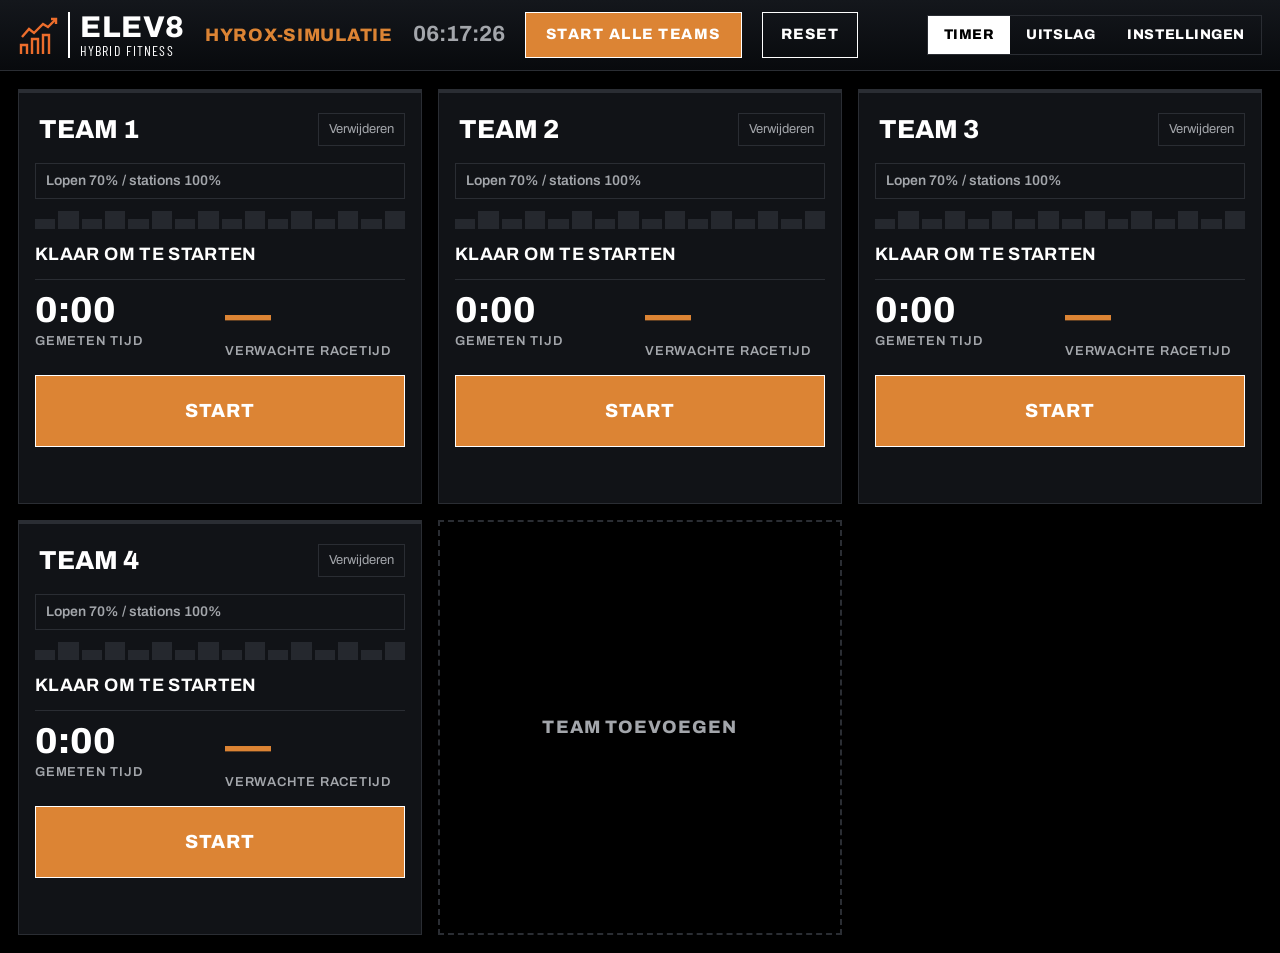
==== hyroxsimulatie.html @ da676270 "hyroxtimer" ====
<!DOCTYPE html>
<html lang="nl">
<head>
<meta charset="utf-8">
<meta name="viewport" content="width=device-width, initial-scale=1, viewport-fit=cover">
<title>Elev8 HYROX-simulatie</title>
<link rel="preconnect" href="https://fonts.googleapis.com">
<link rel="preconnect" href="https://fonts.gstatic.com" crossorigin>
<link href="https://fonts.googleapis.com/css2?family=Archivo:wght@400;600;700;800&family=Barlow+Condensed:wght@400;500&display=swap" rel="stylesheet">
<style>
:root{
  --bg:#000000; --head:#080A0D; --surface:#111317; --ink:#FFFFFF; --muted:#A3A6AB; --line:#2A2D33;
  --orange:#DC8434; --run:#F2F2F2; --station:#DC8434; --on-run:#000000; --on-station:#FFFFFF; --idle:#25282E;
  --display:"Archivo","Arial Black","Helvetica Neue",Arial,sans-serif;
  --cond:"Barlow Condensed","Arial Narrow","Helvetica Neue",Arial,sans-serif;
  --body:"Archivo","Helvetica Neue",Arial,sans-serif;
  color-scheme:dark;
  box-sizing:border-box;
  padding-top:env(safe-area-inset-top,0px);
  padding-bottom:env(safe-area-inset-bottom,0px);
}
*,*::before,*::after{box-sizing:inherit}
html{scroll-padding-top:env(safe-area-inset-top,0px);background:var(--bg)}
body{margin:0;background:var(--bg);color:var(--ink);font-family:var(--body);font-size:17px;line-height:1.45;-webkit-text-size-adjust:100%}
body::before{content:"";position:fixed;inset:0 0 auto;height:env(safe-area-inset-top,0px);z-index:10;background:var(--head)}
button,input{font:inherit;color:inherit}
button{cursor:pointer;border-radius:0}
:focus-visible{outline:3px solid var(--orange);outline-offset:2px}
.num{font-variant-numeric:tabular-nums}

.top{position:sticky;top:env(safe-area-inset-top,0px);z-index:5;background:linear-gradient(180deg,#14171C,var(--head));border-bottom:1px solid var(--line);padding:12px 18px;display:flex;flex-wrap:wrap;gap:12px 20px;align-items:center}
.logo{display:flex;align-items:center;gap:10px;text-decoration:none;color:var(--ink)}
.logo svg{width:40px;height:40px;flex:none}
.logo .bar{width:2px;align-self:stretch;background:var(--ink)}
.logo .wm{display:flex;flex-direction:column;line-height:1}
.logo .wm b{font-family:var(--display);font-weight:800;font-size:30px;letter-spacing:.02em}
.logo .wm span{font-family:var(--cond);font-weight:400;font-size:14px;letter-spacing:.08em;margin-top:2px}
.top h1{font-family:var(--display);font-weight:800;font-size:18px;text-transform:uppercase;letter-spacing:.04em;margin:0;color:var(--orange)}
.clock{font-family:var(--display);font-size:22px;font-weight:700;color:var(--muted)}
.tabs{display:flex;gap:0;border:1px solid var(--line);margin-left:auto}
.tabs button{border:0;background:none;padding:9px 16px;font-family:var(--display);font-weight:800;text-transform:uppercase;letter-spacing:.04em;font-size:14px}
.tabs button[aria-pressed="true"]{background:var(--ink);color:var(--bg)}
.startall{border:1px solid var(--ink);background:var(--orange);color:#fff;font-family:var(--display);font-weight:800;text-transform:uppercase;letter-spacing:.1em;font-size:15px;padding:11px 20px}

.resetall{border:1px solid var(--ink);background:none;color:var(--ink);font-family:var(--display);font-weight:800;text-transform:uppercase;letter-spacing:.1em;font-size:15px;padding:11px 18px}
.resetall.arm{background:var(--ink);color:var(--bg)}
main{padding:18px;max-width:1500px;margin:0 auto}
.grid{display:grid;grid-template-columns:repeat(auto-fill,minmax(300px,1fr));gap:16px}

.team{background:var(--surface);border:1px solid var(--line);border-top:4px solid var(--line);padding:16px;display:flex;flex-direction:column;gap:12px}
.team.live{border-top-color:var(--orange)}
.team.fin{border-top-color:var(--ink)}
.thead{display:flex;gap:8px;align-items:center}
.thead input{flex:1;min-width:0;border:0;background:none;font-family:var(--display);font-size:26px;font-weight:800;text-transform:uppercase;padding:2px 4px}
.thead input:hover{background:var(--bg)}
.del{border:1px solid var(--line);background:none;padding:6px 10px;font-size:13px;color:var(--muted);white-space:nowrap}
.del.arm{background:var(--orange);color:#fff;border-color:var(--orange)}

.cfgbtn{border:1px solid var(--line);background:none;padding:7px 10px;font-size:14px;font-weight:600;color:var(--muted);text-align:left}
.cfgbtn.own{border-color:var(--orange);color:var(--orange)}
.cfg{display:grid;grid-template-columns:1fr 1fr;gap:10px;padding:12px;background:var(--bg);border:1px solid var(--line)}
.cfg label{display:flex;flex-direction:column;gap:4px;font-size:13px;font-weight:600;color:var(--muted)}
.cfg input{padding:8px;border:1px solid var(--line);background:var(--surface);font-size:20px;font-weight:700;border-radius:0;width:100%}
.cfgreset{grid-column:1/-1;border:0;background:none;color:var(--muted);text-decoration:underline;font-size:14px;text-align:left;padding:2px 0}
.cfgreset:disabled{visibility:hidden}
.strip{display:grid;grid-template-columns:repeat(16,1fr);gap:3px;align-items:end}
.strip span{height:10px;background:var(--idle)}
.strip span.s{height:18px}
.strip span.r.done{background:var(--run)}
.strip span.s.done{background:var(--station)}
.strip span.cur{outline:2px solid var(--orange);outline-offset:1px}

.now{display:flex;justify-content:space-between;align-items:baseline;gap:8px}
.seg{font-weight:700;font-size:18px;text-transform:uppercase;letter-spacing:.02em}
.seg .tag{display:inline-block;font-size:12px;font-weight:800;padding:2px 8px;margin-right:8px;vertical-align:2px;letter-spacing:.08em}
.tag.r{background:var(--run);color:var(--on-run)} .tag.s{background:var(--station);color:var(--on-station)}
.segt{font-family:var(--display);font-size:24px;font-weight:700}

.nums{display:grid;grid-template-columns:1fr 1fr;gap:10px;border-top:1px solid var(--line);padding-top:12px}
.nums b{display:block;font-family:var(--display);font-weight:800;font-size:36px;line-height:1}
.nums .pred b{font-size:46px;color:var(--orange)}
.nums small{color:var(--muted);font-size:13px;text-transform:uppercase;letter-spacing:.06em;font-weight:600}

.go{border:1px solid var(--ink);padding:20px 12px;font-family:var(--display);font-weight:800;font-size:19px;text-transform:uppercase;letter-spacing:.06em;min-height:72px}
.go.r{background:var(--run);color:var(--on-run)}
.go.s{background:var(--station);color:var(--on-station)}
.go.idle{background:var(--orange);color:#fff}
.go:disabled{background:var(--idle);color:var(--muted);border-color:var(--line);cursor:default}
.go:active:not(:disabled){transform:scale(.985)}
.undo{border:0;background:none;color:var(--muted);text-decoration:underline;padding:4px;align-self:flex-start;font-size:14px}
.undo:disabled{visibility:hidden}

.add{border:2px dashed var(--line);background:none;min-height:200px;font-family:var(--display);font-weight:800;text-transform:uppercase;letter-spacing:.06em;font-size:18px;color:var(--muted)}
.add:hover{border-color:var(--orange);color:var(--orange)}

.panel{background:var(--surface);border:1px solid var(--line);border-top:4px solid var(--orange);padding:22px;max-width:760px}
.panel h2{font-family:var(--display);font-weight:800;text-transform:uppercase;font-size:26px;margin:0 0 6px}
.panel p{margin:0 0 16px;color:var(--muted);max-width:65ch}
.field{display:grid;grid-template-columns:1fr 120px;gap:4px 16px;align-items:center;padding:14px 0;border-top:1px solid var(--line)}
.field label{font-weight:700}
.field span{grid-column:1/2;color:var(--muted);font-size:15px}
.field input{grid-row:1/3;grid-column:2;width:100%;padding:10px;border:1px solid var(--line);background:var(--bg);font-size:20px;font-weight:700;text-align:right;border-radius:0}
.danger{margin-top:12px;border:1px solid var(--orange);background:none;color:var(--orange);font-weight:800;text-transform:uppercase;letter-spacing:.06em;padding:10px 16px}
.danger.arm{background:var(--orange);color:#fff}

.res{display:flex;flex-direction:column;gap:12px}
.res h2{font-family:var(--display)!important;font-weight:800;text-transform:uppercase}
.wrap{overflow-x:auto}
table{border-collapse:collapse;width:100%;min-width:520px}
th,td{text-align:left;padding:9px 10px;border-bottom:1px solid var(--line)}
th{font-size:13px;color:var(--muted);font-weight:700;text-transform:uppercase;letter-spacing:.06em}
td.n,th.n{text-align:right;font-variant-numeric:tabular-nums}
.big{font-family:var(--display);font-size:22px;font-weight:800;color:var(--orange)}
details{border-top:1px solid var(--line);padding:10px 0}
summary{cursor:pointer;font-weight:700}
.copy{border:1px solid var(--ink);background:var(--orange);color:#fff;font-weight:800;text-transform:uppercase;letter-spacing:.08em;padding:11px 18px;align-self:flex-start}
.toast{color:var(--orange);font-weight:700;margin-left:10px}
[hidden]{display:none!important}
@media (max-width:640px){.tabs{margin-left:0;width:100%}.tabs button{flex:1;padding:9px 6px}.top h1{display:none}}
@media (prefers-reduced-motion:reduce){.go:active{transform:none}}
</style>
</head>
<body>
<header class="top">
  <a class="logo" href="/" aria-label="Terug naar franstastisch.nl">
    <svg viewBox="0 0 40 40" aria-hidden="true" fill="none" stroke="#EC6D2C" stroke-width="2.4" stroke-linejoin="miter"><path d="M3 39V30h6v9M14 39V24h6v15M25 39V20h6v19"/><path d="M4 22l7-8 5 4 9-9 5 3 7-7"/><path d="M33 4h5v5" /></svg>
    <span class="bar"></span>
    <span class="wm"><b>ELEV8</b><span>HYBRID FITNESS</span></span>
  </a>
  <h1>HYROX-simulatie</h1>
  <span class="clock num" id="clock">--:--</span>
  <button class="startall" id="startall">Start alle teams</button>
  <button class="resetall" id="resetall">Reset</button>
  <nav class="tabs" aria-label="Weergave">
    <button data-view="timer" aria-pressed="true">Timer</button>
    <button data-view="uitslag" aria-pressed="false">Uitslag</button>
    <button data-view="instellingen" aria-pressed="false">Instellingen</button>
  </nav>
</header>

<main>
  <section id="v-timer"><div class="grid" id="grid"></div></section>

  <section id="v-uitslag" hidden><div class="panel res" id="res"></div></section>

  <section id="v-instellingen" hidden>
    <div class="panel">
      <h2>Simulatie en omrekening</h2>
      <p>Gemeten tijden worden omgerekend naar een volledige HYROX: lopen en stations apart, plus een vaste toeslag voor de Roxzone. Tot het eerste onderdeel klaar is, toont een team nog geen verwachte tijd. Dit zijn de standaardwaarden voor alle teams; loopafstand en stationvolume pas je per team aan op de teamkaart.</p>
      <div class="field"><label for="runPct">Loopafstand in de simulatie (%)</label><span>70 betekent 700 m per run in plaats van 1 km.</span><input id="runPct" type="number" min="10" max="100" step="5" inputmode="numeric"></div>
      <div class="field"><label for="stationPct">Stationvolume in de simulatie (%)</label><span>100 betekent volledige afstanden en herhalingen.</span><input id="stationPct" type="number" min="10" max="100" step="5" inputmode="numeric"></div>
      <div class="field"><label for="runCorr">Vertraging over de volle loopafstand (%)</label><span>Op een langere run loop je iets trager. Telt alleen mee als de loopafstand onder 100% ligt.</span><input id="runCorr" type="number" min="0" max="20" step="1" inputmode="numeric"></div>
      <div class="field"><label for="rox">Roxzone per wissel (seconden)</label><span>Een race kent 16 wissels door de Roxzone, die in de sportschool grotendeels wegvallen.</span><input id="rox" type="number" min="0" max="90" step="5" inputmode="numeric"></div>
      <button class="danger" id="reset">Alle tijden wissen</button>
    </div>
  </section>
</main>

<script>
(function(){
  const SEGS=[
    ["Run 1","r",290],["SkiErg","s",285],["Run 2","r",305],["Sled push","s",240],
    ["Run 3","r",315],["Sled pull","s",300],["Run 4","r",320],["Burpee broad jumps","s",330],
    ["Run 5","r",320],["Roeien","s",300],["Run 6","r",325],["Farmers carry","s",120],
    ["Run 7","r",330],["Sandbag lunges","s",300],["Run 8","r",335],["Wall balls","s",360]
  ];
  const N=SEGS.length, KEY="hyrox-sim-v1";
  const mkTeam=i=>({id:Date.now().toString(36)+Math.random().toString(36).slice(2,6),name:"Team "+i,start:null,laps:[]});
  let S;
  try{S=JSON.parse(localStorage.getItem(KEY)||"null")}catch(e){S=null}
  if(!S||!Array.isArray(S.teams)) S={settings:{runPct:70,stationPct:100,runCorr:3,rox:20},teams:[1,2,3,4].map(mkTeam)};
  const save=()=>{try{localStorage.setItem(KEY,JSON.stringify(S))}catch(e){}};

  const pad=n=>String(n).padStart(2,"0");
  function fmt(ms){
    if(ms==null||!isFinite(ms)) return "—";
    const t=Math.max(0,Math.round(ms/1000)),h=Math.floor(t/3600),m=Math.floor(t%3600/60),s=t%60;
    return h?`${h}:${pad(m)}:${pad(s)}`:`${m}:${pad(s)}`;
  }
  const isRun=i=>SEGS[i][1]==="r";
  const cfg=t=>Object.assign({},S.settings,(t&&t.cfg)||{});
  const custom=t=>!!(t.cfg&&Object.keys(t.cfg).length);
  const openCfg=new Set();
  function factor(i,t){
    const st=cfg(t);
    if(isRun(i)){const p=st.runPct/100;return (1/p)*(p<1?1+st.runCorr/100:1)}
    return 100/st.stationPct;
  }
  const segDur=(t,i)=>t.laps[i]-(i===0?t.start:t.laps[i-1]);

  function predict(t,now){
    const n=t.laps.length; if(!t.start||n===0) return null;
    let pr=0,rr=0,ps=0,rs=0;
    for(let i=0;i<n;i++){const v=segDur(t,i)*factor(i,t),ref=SEGS[i][2]*1000;
      if(isRun(i)){pr+=v;rr+=ref}else{ps+=v;rs+=ref}}
    const all=(pr+ps)/(rr+rs);
    const perfR=rr?pr/rr:all, perfS=rs?ps/rs:all;
    const perf=i=>isRun(i)?perfR:perfS;
    let total=pr+ps+16*S.settings.rox*1000;
    if(n===N) return total;
    const cur=(now-t.laps[n-1])*factor(n,t);
    total+=Math.max(cur,perf(n)*SEGS[n][2]*1000);
    for(let i=n+1;i<N;i++) total+=perf(i)*SEGS[i][2]*1000;
    return total;
  }

  // ---------- timer view ----------
  const grid=document.getElementById("grid");
  function cfgHTML(t){
    const c=cfg(t),open=openCfg.has(t.id),own=custom(t);
    return `<button class="cfgbtn${own?" own":""}" aria-expanded="${open}">Lopen ${c.runPct}% / stations ${c.stationPct}%${own?" (eigen instelling)":""}</button>
      <div class="cfg" ${open?"":"hidden"}>
        <label>Loopafstand (%)<input type="number" data-k="runPct" min="10" max="100" step="5" inputmode="numeric" value="${c.runPct}"></label>
        <label>Stationvolume (%)<input type="number" data-k="stationPct" min="10" max="100" step="5" inputmode="numeric" value="${c.stationPct}"></label>
        <button class="cfgreset" ${own?"":"disabled"}>Standaard gebruiken</button>
      </div>`;
  }
  function cardHTML(t){
    const n=t.laps.length, fin=n===N, started=!!t.start;
    const cells=SEGS.map((s,i)=>`<span class="${s[1]}${i<n?" done":""}${started&&!fin&&i===n?" cur":""}" title="${s[0]}"></span>`).join("");
    let seg="Klaar om te starten", btn="Start", bcls="idle";
    if(fin){seg="Gefinisht";btn="Gefinisht";bcls=""}
    else if(started){const s=SEGS[n];seg=`<span class="tag ${s[1]}">${s[1]==="r"?"Lopen":"Station"}</span>${s[0]}`;btn=`Klaar met ${s[0]}`;bcls=s[1]}
    return `<header class="thead"><input aria-label="Teamnaam" value="${t.name.replace(/"/g,"&quot;")}"><button class="del">Verwijderen</button></header>
      ${cfgHTML(t)}
      <div class="strip" aria-hidden="true">${cells}</div>
      <div class="now"><span class="seg">${seg}</span><span class="segt num" data-segt></span></div>
      <div class="nums"><div><b class="num" data-total>0:00</b><small>Gemeten tijd</small></div>
      <div class="pred"><b class="num" data-pred>—</b><small>Verwachte racetijd</small></div></div>
      <button class="go ${bcls}" ${fin?"disabled":""}>${btn}</button>
      <button class="undo" ${n||started?"":"disabled"}>${n?"Laatste onderdeel ongedaan maken":"Start ongedaan maken"}</button>`;
  }
  function renderCard(el,t){el.className="team"+(t.laps.length===N?" fin":(t.start?" live":""));el.innerHTML=cardHTML(t);wire(el,t)}
  function renderGrid(){
    grid.innerHTML="";
    S.teams.forEach(t=>{const el=document.createElement("article");el.dataset.id=t.id;grid.appendChild(el);renderCard(el,t)});
    const add=document.createElement("button");add.className="add";add.textContent="Team toevoegen";
    add.onclick=()=>{S.teams.push(mkTeam(S.teams.length+1));save();renderGrid()};
    grid.appendChild(add);tick();
  }
  function wire(el,t){
    el.querySelector(".thead input").oninput=e=>{t.name=e.target.value;save()};
    el.querySelector(".cfgbtn").onclick=()=>{openCfg.has(t.id)?openCfg.delete(t.id):openCfg.add(t.id);renderCard(el,t);tick()};
    el.querySelectorAll(".cfg input").forEach(inp=>inp.onchange=()=>{
      const k=inp.dataset.k;let v=parseFloat(inp.value);
      if(!isFinite(v))v=cfg(t)[k];v=Math.min(+inp.max,Math.max(+inp.min,v));
      t.cfg=t.cfg||{};if(v===S.settings[k])delete t.cfg[k];else t.cfg[k]=v;
      save();renderCard(el,t);tick();
    });
    el.querySelector(".cfgreset").onclick=()=>{delete t.cfg;save();renderCard(el,t);tick()};
    el.querySelector(".go").onclick=()=>{
      const now=Date.now();
      if(!t.start){t.start=now;wake()}else if(t.laps.length<N){t.laps.push(now);if(navigator.vibrate)navigator.vibrate(60)}
      save();renderCard(el,t);tick();
    };
    el.querySelector(".undo").onclick=()=>{if(t.laps.length)t.laps.pop();else t.start=null;save();renderCard(el,t);tick()};
    const del=el.querySelector(".del");let timer;
    del.onclick=()=>{
      if(del.classList.contains("arm")){S.teams=S.teams.filter(x=>x.id!==t.id);save();renderGrid();return}
      del.classList.add("arm");del.textContent="Zeker weten?";
      clearTimeout(timer);timer=setTimeout(()=>{del.classList.remove("arm");del.textContent="Verwijderen"},3000);
    };
  }
  function tick(){
    const now=Date.now();
    const d=new Date();document.getElementById("clock").textContent=`${pad(d.getHours())}:${pad(d.getMinutes())}:${pad(d.getSeconds())}`;
    grid.querySelectorAll(".team").forEach(el=>{
      const t=S.teams.find(x=>x.id===el.dataset.id);if(!t)return;
      const n=t.laps.length,fin=n===N;
      const end=fin?t.laps[N-1]:now;
      el.querySelector("[data-total]").textContent=t.start?fmt(end-t.start):"0:00";
      el.querySelector("[data-segt]").textContent=t.start&&!fin?fmt(now-(n?t.laps[n-1]:t.start)):"";
      el.querySelector("[data-pred]").textContent=fmt(predict(t,now));
    });
  }
  document.getElementById("startall").onclick=()=>{
    const now=Date.now();let any=false;
    S.teams.forEach(t=>{if(!t.start){t.start=now;any=true}});
    if(any){save();renderGrid();wake()}
  };

  const resetAll=document.getElementById("resetall");let rat;
  resetAll.onclick=()=>{
    if(resetAll.classList.contains("arm")){
      clearTimeout(rat);S.teams.forEach(t=>{t.start=null;t.laps=[]});save();renderGrid();
      if(!document.getElementById("v-uitslag").hidden)renderRes();
      resetAll.classList.remove("arm");resetAll.textContent="Reset";return}
    resetAll.classList.add("arm");resetAll.textContent="Tik nogmaals";
    clearTimeout(rat);rat=setTimeout(()=>{resetAll.classList.remove("arm");resetAll.textContent="Reset"},3000);
  };

  // ---------- wake lock ----------
  let lock=null;
  async function wake(){try{if("wakeLock" in navigator&&!lock){lock=await navigator.wakeLock.request("screen");lock.addEventListener("release",()=>lock=null)}}catch(e){}}
  document.addEventListener("visibilitychange",()=>{if(document.visibilityState==="visible"&&S.teams.some(t=>t.start&&t.laps.length<N))wake()});

  // ---------- results ----------
  const res=document.getElementById("res");
  function renderRes(){
    const now=Date.now();
    const rows=S.teams.map(t=>({t,p:predict(t,now),n:t.laps.length})).sort((a,b)=>{
      if(a.p==null)return 1;if(b.p==null)return -1;return a.p-b.p});
    let h=`<h2 style="font-size:26px;margin:0">Uitslag</h2>
      <p style="margin:0;color:var(--muted)">Gesorteerd op verwachte racetijd. Standaard: lopen ${S.settings.runPct}%, stations ${S.settings.stationPct}%.</p>
      <div class="wrap"><table><thead><tr><th>Team</th><th>Lopen / stations</th><th class="n">Onderdelen</th><th class="n">Gemeten</th><th class="n">Verwachte racetijd</th></tr></thead><tbody>`;
    rows.forEach(r=>{const end=r.n===N?r.t.laps[N-1]:now;
      h+=`<tr><td>${esc(r.t.name)}</td><td>${cfg(r.t).runPct}% / ${cfg(r.t).stationPct}%</td><td class="n">${r.n}/${N}</td><td class="n">${r.t.start?fmt(end-r.t.start):"—"}</td><td class="n big">${fmt(r.p)}</td></tr>`});
    h+=`</tbody></table></div>`;
    rows.forEach(r=>{if(!r.n)return;
      h+=`<details><summary>${esc(r.t.name)} per onderdeel</summary><div class="wrap"><table><thead><tr><th>Onderdeel</th><th class="n">Gemeten</th><th class="n">Omgerekend</th></tr></thead><tbody>`;
      for(let i=0;i<r.n;i++){const v=segDur(r.t,i);h+=`<tr><td>${SEGS[i][0]}</td><td class="n">${fmt(v)}</td><td class="n">${fmt(v*factor(i,r.t))}</td></tr>`}
      h+=`</tbody></table></div></details>`});
    h+=`<div><button class="copy" id="copy">Uitslag kopiëren</button><span class="toast" id="toast" hidden>Gekopieerd</span></div>`;
    res.innerHTML=h;
    document.getElementById("copy").onclick=async()=>{
      const txt="HYROX-simulatie, verwachte racetijden\n"+rows.map((r,i)=>`${i+1}. ${r.t.name}: ${fmt(r.p)} (gemeten ${r.t.start?fmt((r.n===N?r.t.laps[N-1]:now)-r.t.start):"—"}, ${r.n}/${N}, lopen ${cfg(r.t).runPct}%, stations ${cfg(r.t).stationPct}%)`).join("\n");
      try{await navigator.clipboard.writeText(txt);const t=document.getElementById("toast");t.hidden=false;setTimeout(()=>t.hidden=true,2000)}catch(e){}
    };
  }
  const esc=s=>s.replace(/[&<>"]/g,c=>({"&":"&amp;","<":"&lt;",">":"&gt;",'"':"&quot;"}[c]));

  // ---------- settings ----------
  ["runPct","stationPct","runCorr","rox"].forEach(k=>{
    const inp=document.getElementById(k);inp.value=S.settings[k];
    inp.onchange=()=>{let v=parseFloat(inp.value);const min=+inp.min,max=+inp.max;
      if(!isFinite(v))v=S.settings[k];v=Math.min(max,Math.max(min,v));inp.value=v;S.settings[k]=v;save()};
  });
  const reset=document.getElementById("reset");let rt;
  reset.onclick=()=>{
    if(reset.classList.contains("arm")){S.teams.forEach(t=>{t.start=null;t.laps=[]});save();renderGrid();
      reset.classList.remove("arm");reset.textContent="Alle tijden wissen";return}
    reset.classList.add("arm");reset.textContent="Tik nogmaals om alles te wissen";
    clearTimeout(rt);rt=setTimeout(()=>{reset.classList.remove("arm");reset.textContent="Alle tijden wissen"},3000);
  };

  // ---------- tabs ----------
  document.querySelectorAll(".tabs button").forEach(b=>b.onclick=()=>{
    document.querySelectorAll(".tabs button").forEach(x=>x.setAttribute("aria-pressed",x===b));
    ["timer","uitslag","instellingen"].forEach(v=>document.getElementById("v-"+v).hidden=v!==b.dataset.view);
    if(b.dataset.view==="uitslag")renderRes();
    if(b.dataset.view==="timer")renderGrid();
  });

  renderGrid();setInterval(tick,250);
})();
</script>
</body>
</html>
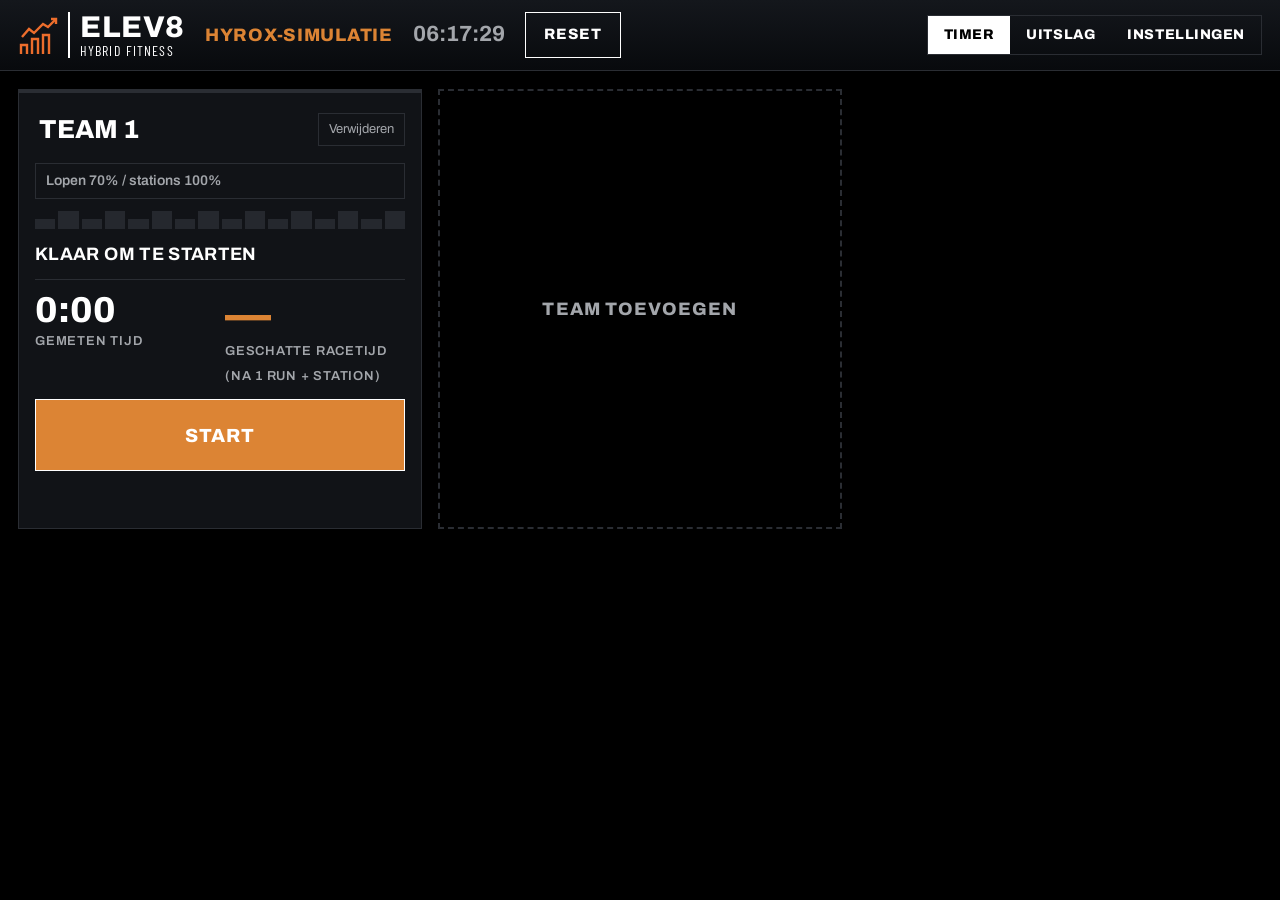
==== commit 74162c51: "hyrox 0.1" ====
--- a/hyroxsimulatie.html
+++ b/hyroxsimulatie.html
@@ -40,12 +40,10 @@
 .tabs{display:flex;gap:0;border:1px solid var(--line);margin-left:auto}
 .tabs button{border:0;background:none;padding:9px 16px;font-family:var(--display);font-weight:800;text-transform:uppercase;letter-spacing:.04em;font-size:14px}
 .tabs button[aria-pressed="true"]{background:var(--ink);color:var(--bg)}
-.startall{border:1px solid var(--ink);background:var(--orange);color:#fff;font-family:var(--display);font-weight:800;text-transform:uppercase;letter-spacing:.1em;font-size:15px;padding:11px 20px}
-
 .resetall{border:1px solid var(--ink);background:none;color:var(--ink);font-family:var(--display);font-weight:800;text-transform:uppercase;letter-spacing:.1em;font-size:15px;padding:11px 18px}
 .resetall.arm{background:var(--ink);color:var(--bg)}
 main{padding:18px;max-width:1500px;margin:0 auto}
-.grid{display:grid;grid-template-columns:repeat(auto-fill,minmax(300px,1fr));gap:16px}
+.grid{display:grid;grid-template-columns:repeat(auto-fill,minmax(min(100%,300px),1fr));gap:16px}
 
 .team{background:var(--surface);border:1px solid var(--line);border-top:4px solid var(--line);padding:16px;display:flex;flex-direction:column;gap:12px}
 .team.live{border-top-color:var(--orange)}
@@ -115,6 +113,8 @@
 summary{cursor:pointer;font-weight:700}
 .copy{border:1px solid var(--ink);background:var(--orange);color:#fff;font-weight:800;text-transform:uppercase;letter-spacing:.08em;padding:11px 18px;align-self:flex-start}
 .toast{color:var(--orange);font-weight:700;margin-left:10px}
+.status{color:var(--orange);font-size:14px;font-weight:600}
+.status:empty{display:none}
 [hidden]{display:none!important}
 @media (max-width:640px){.tabs{margin-left:0;width:100%}.tabs button{flex:1;padding:9px 6px}.top h1{display:none}}
 @media (prefers-reduced-motion:reduce){.go:active{transform:none}}
@@ -122,14 +122,14 @@
 </head>
 <body>
 <header class="top">
-  <a class="logo" href="/" aria-label="Terug naar franstastisch.nl">
+  <a class="logo" href="/hyroxsimulatie" aria-label="Naar de HYROX-timer">
     <svg viewBox="0 0 40 40" aria-hidden="true" fill="none" stroke="#EC6D2C" stroke-width="2.4" stroke-linejoin="miter"><path d="M3 39V30h6v9M14 39V24h6v15M25 39V20h6v19"/><path d="M4 22l7-8 5 4 9-9 5 3 7-7"/><path d="M33 4h5v5" /></svg>
     <span class="bar"></span>
     <span class="wm"><b>ELEV8</b><span>HYBRID FITNESS</span></span>
   </a>
   <h1>HYROX-simulatie</h1>
   <span class="clock num" id="clock">--:--</span>
-  <button class="startall" id="startall">Start alle teams</button>
+  <span class="status" id="appStatus" role="status" aria-live="polite"></span>
   <button class="resetall" id="resetall">Reset</button>
   <nav class="tabs" aria-label="Weergave">
     <button data-view="timer" aria-pressed="true">Timer</button>
@@ -146,7 +146,7 @@
   <section id="v-instellingen" hidden>
     <div class="panel">
       <h2>Simulatie en omrekening</h2>
-      <p>Gemeten tijden worden omgerekend naar een volledige HYROX: lopen en stations apart, plus een vaste toeslag voor de Roxzone. Tot het eerste onderdeel klaar is, toont een team nog geen verwachte tijd. Dit zijn de standaardwaarden voor alle teams; loopafstand en stationvolume pas je per team aan op de teamkaart.</p>
+      <p>De racetijd wordt geschat zodra minstens één looponderdeel en één station zijn afgerond. De omrekening veronderstelt dat tijd evenredig verandert met loopafstand en stationvolume. De schatting voorspelt geen extra vertraging door vermoeidheid; de Roxzone blijft een vaste toeslag. Dit zijn de standaardwaarden voor alle teams; loopafstand en stationvolume pas je per team aan op de teamkaart.</p>
       <div class="field"><label for="runPct">Loopafstand in de simulatie (%)</label><span>70 betekent 700 m per run in plaats van 1 km.</span><input id="runPct" type="number" min="10" max="100" step="5" inputmode="numeric"></div>
       <div class="field"><label for="stationPct">Stationvolume in de simulatie (%)</label><span>100 betekent volledige afstanden en herhalingen.</span><input id="stationPct" type="number" min="10" max="100" step="5" inputmode="numeric"></div>
       <div class="field"><label for="runCorr">Vertraging over de volle loopafstand (%)</label><span>Op een langere run loop je iets trager. Telt alleen mee als de loopafstand onder 100% ligt.</span><input id="runCorr" type="number" min="0" max="20" step="1" inputmode="numeric"></div>
@@ -165,11 +165,69 @@
     ["Run 7","r",330],["Sandbag lunges","s",300],["Run 8","r",335],["Wall balls","s",360]
   ];
   const N=SEGS.length, KEY="hyrox-sim-v1";
+  const DEFAULT_SETTINGS={runPct:70,stationPct:100,runCorr:3,rox:20};
+  const SETTING_LIMITS={runPct:[10,100],stationPct:[10,100],runCorr:[0,20],rox:[0,90]};
   const mkTeam=i=>({id:Date.now().toString(36)+Math.random().toString(36).slice(2,6),name:"Team "+i,start:null,laps:[]});
+  const status=document.getElementById("appStatus");
+  const reportStorageError=message=>{status.textContent=message};
+  function boundedSetting(value,key){
+    const [min,max]=SETTING_LIMITS[key];
+    return Number.isFinite(value)?Math.min(max,Math.max(min,value)):DEFAULT_SETTINGS[key];
+  }
+  function normalizeTeam(team,index){
+    if(!team||typeof team!=="object") return null;
+    const id=typeof team.id==="string"&&team.id?team.id:mkTeam(index+1).id;
+    const name=typeof team.name==="string"?team.name.slice(0,60):"Team "+(index+1);
+    const start=Number.isFinite(team.start)&&team.start>0?team.start:null;
+    const laps=[];
+    let previous=start;
+    if(start&&Array.isArray(team.laps)){
+      for(const lap of team.laps.slice(0,N)){
+        if(!Number.isFinite(lap)||lap<previous) break;
+        laps.push(lap);
+        previous=lap;
+      }
+    }
+    const cfg={};
+    if(team.cfg&&typeof team.cfg==="object"){
+      for(const key of ["runPct","stationPct"]){
+        if(Number.isFinite(team.cfg[key])) cfg[key]=boundedSetting(team.cfg[key],key);
+      }
+    }
+    return {id,name,start,laps,...(Object.keys(cfg).length?{cfg}:{})};
+  }
   let S;
-  try{S=JSON.parse(localStorage.getItem(KEY)||"null")}catch(e){S=null}
-  if(!S||!Array.isArray(S.teams)) S={settings:{runPct:70,stationPct:100,runCorr:3,rox:20},teams:[1,2,3,4].map(mkTeam)};
-  const save=()=>{try{localStorage.setItem(KEY,JSON.stringify(S))}catch(e){}};
+  try{
+    const stored=JSON.parse(localStorage.getItem(KEY)||"null");
+    if(stored&&Array.isArray(stored.teams)){
+      const settings={};
+      for(const key of Object.keys(DEFAULT_SETTINGS)){
+        settings[key]=boundedSetting(stored.settings&&stored.settings[key],key);
+      }
+      let teams=stored.teams.map(normalizeTeam).filter(Boolean);
+      const defaultTeams=teams.length===4&&teams.every((team,index)=>
+        team.name==="Team "+(index+1)&&!team.start&&!team.laps.length&&!team.cfg
+      );
+      if(defaultTeams) teams=teams.slice(0,1);
+      if(!teams.length) teams=[mkTeam(1)];
+      S={settings,teams};
+    }else{
+      S={settings:{...DEFAULT_SETTINGS},teams:[mkTeam(1)]};
+    }
+  }catch(error){
+    console.error("Could not load HYROX simulation data.",error);
+    reportStorageError("Opgeslagen gegevens konden niet worden gelezen. Er is een nieuwe simulatie gestart.");
+    S={settings:{...DEFAULT_SETTINGS},teams:[mkTeam(1)]};
+  }
+  const save=()=>{
+    try{
+      localStorage.setItem(KEY,JSON.stringify(S));
+      status.textContent="";
+    }catch(error){
+      console.error("Could not save HYROX simulation data.",error);
+      reportStorageError("Opslaan mislukt. Controleer de opslagruimte en browserinstellingen.");
+    }
+  };
 
   const pad=n=>String(n).padStart(2,"0");
   function fmt(ms){
@@ -193,8 +251,8 @@
     let pr=0,rr=0,ps=0,rs=0;
     for(let i=0;i<n;i++){const v=segDur(t,i)*factor(i,t),ref=SEGS[i][2]*1000;
       if(isRun(i)){pr+=v;rr+=ref}else{ps+=v;rs+=ref}}
-    const all=(pr+ps)/(rr+rs);
-    const perfR=rr?pr/rr:all, perfS=rs?ps/rs:all;
+    if(n<N&&(!rr||!rs)) return null;
+    const perfR=pr/rr, perfS=ps/rs;
     const perf=i=>isRun(i)?perfR:perfS;
     let total=pr+ps+16*S.settings.rox*1000;
     if(n===N) return total;
@@ -221,12 +279,12 @@
     let seg="Klaar om te starten", btn="Start", bcls="idle";
     if(fin){seg="Gefinisht";btn="Gefinisht";bcls=""}
     else if(started){const s=SEGS[n];seg=`<span class="tag ${s[1]}">${s[1]==="r"?"Lopen":"Station"}</span>${s[0]}`;btn=`Klaar met ${s[0]}`;bcls=s[1]}
-    return `<header class="thead"><input aria-label="Teamnaam" value="${t.name.replace(/"/g,"&quot;")}"><button class="del">Verwijderen</button></header>
+    return `<header class="thead"><input aria-label="Teamnaam" maxlength="60" value="${esc(t.name)}"><button class="del">Verwijderen</button></header>
       ${cfgHTML(t)}
       <div class="strip" aria-hidden="true">${cells}</div>
       <div class="now"><span class="seg">${seg}</span><span class="segt num" data-segt></span></div>
       <div class="nums"><div><b class="num" data-total>0:00</b><small>Gemeten tijd</small></div>
-      <div class="pred"><b class="num" data-pred>—</b><small>Verwachte racetijd</small></div></div>
+      <div class="pred"><b class="num" data-pred>—</b><small>Geschatte racetijd (na 1 run + station)</small></div></div>
       <button class="go ${bcls}" ${fin?"disabled":""}>${btn}</button>
       <button class="undo" ${n||started?"":"disabled"}>${n?"Laatste onderdeel ongedaan maken":"Start ongedaan maken"}</button>`;
   }
@@ -272,13 +330,26 @@
       el.querySelector("[data-segt]").textContent=t.start&&!fin?fmt(now-(n?t.laps[n-1]:t.start)):"";
       el.querySelector("[data-pred]").textContent=fmt(predict(t,now));
     });
-  }
-  document.getElementById("startall").onclick=()=>{
-    const now=Date.now();let any=false;
-    S.teams.forEach(t=>{if(!t.start){t.start=now;any=true}});
-    if(any){save();renderGrid();wake()}
-  };
-
+    if(!document.getElementById("v-uitslag").hidden){
+      const rankedRows=[];
+      res.querySelectorAll("tr[data-result-team]").forEach((row,index)=>{
+        const t=S.teams.find(team=>team.id===row.dataset.resultTeam);
+        if(!t)return;
+        const end=t.laps.length===N?t.laps[N-1]:now;
+        const prediction=predict(t,now);
+        row.querySelector("[data-result-total]").textContent=t.start?fmt(end-t.start):"—";
+        row.querySelector("[data-result-pred]").textContent=fmt(prediction);
+        rankedRows.push({row,prediction,index});
+      });
+      rankedRows.sort((a,b)=>{
+        if(a.prediction==null)return b.prediction==null?a.index-b.index:1;
+        if(b.prediction==null)return -1;
+        return a.prediction-b.prediction||a.index-b.index;
+      });
+      const tbody=res.querySelector("tbody");
+      rankedRows.forEach(({row})=>tbody.appendChild(row));
+    }
+  }
   const resetAll=document.getElementById("resetall");let rat;
   resetAll.onclick=()=>{
     if(resetAll.classList.contains("arm")){
@@ -301,10 +372,10 @@
     const rows=S.teams.map(t=>({t,p:predict(t,now),n:t.laps.length})).sort((a,b)=>{
       if(a.p==null)return 1;if(b.p==null)return -1;return a.p-b.p});
     let h=`<h2 style="font-size:26px;margin:0">Uitslag</h2>
-      <p style="margin:0;color:var(--muted)">Gesorteerd op verwachte racetijd. Standaard: lopen ${S.settings.runPct}%, stations ${S.settings.stationPct}%.</p>
+      <p style="margin:0;color:var(--muted)">Gesorteerd op geschatte racetijd. Een schatting verschijnt na minstens één afgeronde run en één afgerond station; de omrekening gaat uit van evenredige tijd per volume en voorspelt geen extra vermoeidheid. Standaard: lopen ${S.settings.runPct}%, stations ${S.settings.stationPct}%.</p>
       <div class="wrap"><table><thead><tr><th>Team</th><th>Lopen / stations</th><th class="n">Onderdelen</th><th class="n">Gemeten</th><th class="n">Verwachte racetijd</th></tr></thead><tbody>`;
     rows.forEach(r=>{const end=r.n===N?r.t.laps[N-1]:now;
-      h+=`<tr><td>${esc(r.t.name)}</td><td>${cfg(r.t).runPct}% / ${cfg(r.t).stationPct}%</td><td class="n">${r.n}/${N}</td><td class="n">${r.t.start?fmt(end-r.t.start):"—"}</td><td class="n big">${fmt(r.p)}</td></tr>`});
+      h+=`<tr data-result-team="${esc(r.t.id)}"><td>${esc(r.t.name)}</td><td>${cfg(r.t).runPct}% / ${cfg(r.t).stationPct}%</td><td class="n">${r.n}/${N}</td><td class="n" data-result-total>${r.t.start?fmt(end-r.t.start):"—"}</td><td class="n big" data-result-pred>${fmt(r.p)}</td></tr>`});
     h+=`</tbody></table></div>`;
     rows.forEach(r=>{if(!r.n)return;
       h+=`<details><summary>${esc(r.t.name)} per onderdeel</summary><div class="wrap"><table><thead><tr><th>Onderdeel</th><th class="n">Gemeten</th><th class="n">Omgerekend</th></tr></thead><tbody>`;
@@ -313,8 +384,17 @@
     h+=`<div><button class="copy" id="copy">Uitslag kopiëren</button><span class="toast" id="toast" hidden>Gekopieerd</span></div>`;
     res.innerHTML=h;
     document.getElementById("copy").onclick=async()=>{
-      const txt="HYROX-simulatie, verwachte racetijden\n"+rows.map((r,i)=>`${i+1}. ${r.t.name}: ${fmt(r.p)} (gemeten ${r.t.start?fmt((r.n===N?r.t.laps[N-1]:now)-r.t.start):"—"}, ${r.n}/${N}, lopen ${cfg(r.t).runPct}%, stations ${cfg(r.t).stationPct}%)`).join("\n");
-      try{await navigator.clipboard.writeText(txt);const t=document.getElementById("toast");t.hidden=false;setTimeout(()=>t.hidden=true,2000)}catch(e){}
+      const copiedAt=Date.now();
+      const currentRows=S.teams.map(t=>({t,p:predict(t,copiedAt),n:t.laps.length})).sort((a,b)=>{
+        if(a.p==null)return 1;if(b.p==null)return -1;return a.p-b.p});
+      const txt="HYROX-simulatie, geschatte racetijden\n"+currentRows.map((r,i)=>`${i+1}. ${r.t.name}: ${fmt(r.p)} (gemeten ${r.t.start?fmt((r.n===N?r.t.laps[N-1]:copiedAt)-r.t.start):"—"}, ${r.n}/${N}, lopen ${cfg(r.t).runPct}%, stations ${cfg(r.t).stationPct}%)`).join("\n");
+      try{
+        await navigator.clipboard.writeText(txt);
+        const t=document.getElementById("toast");t.hidden=false;setTimeout(()=>t.hidden=true,2000);
+      }catch(error){
+        console.error("Could not copy HYROX results.",error);
+        reportStorageError("Kopiëren is niet gelukt. Controleer de browserrechten.");
+      }
     };
   }
   const esc=s=>s.replace(/[&<>"]/g,c=>({"&":"&amp;","<":"&lt;",">":"&gt;",'"':"&quot;"}[c]));
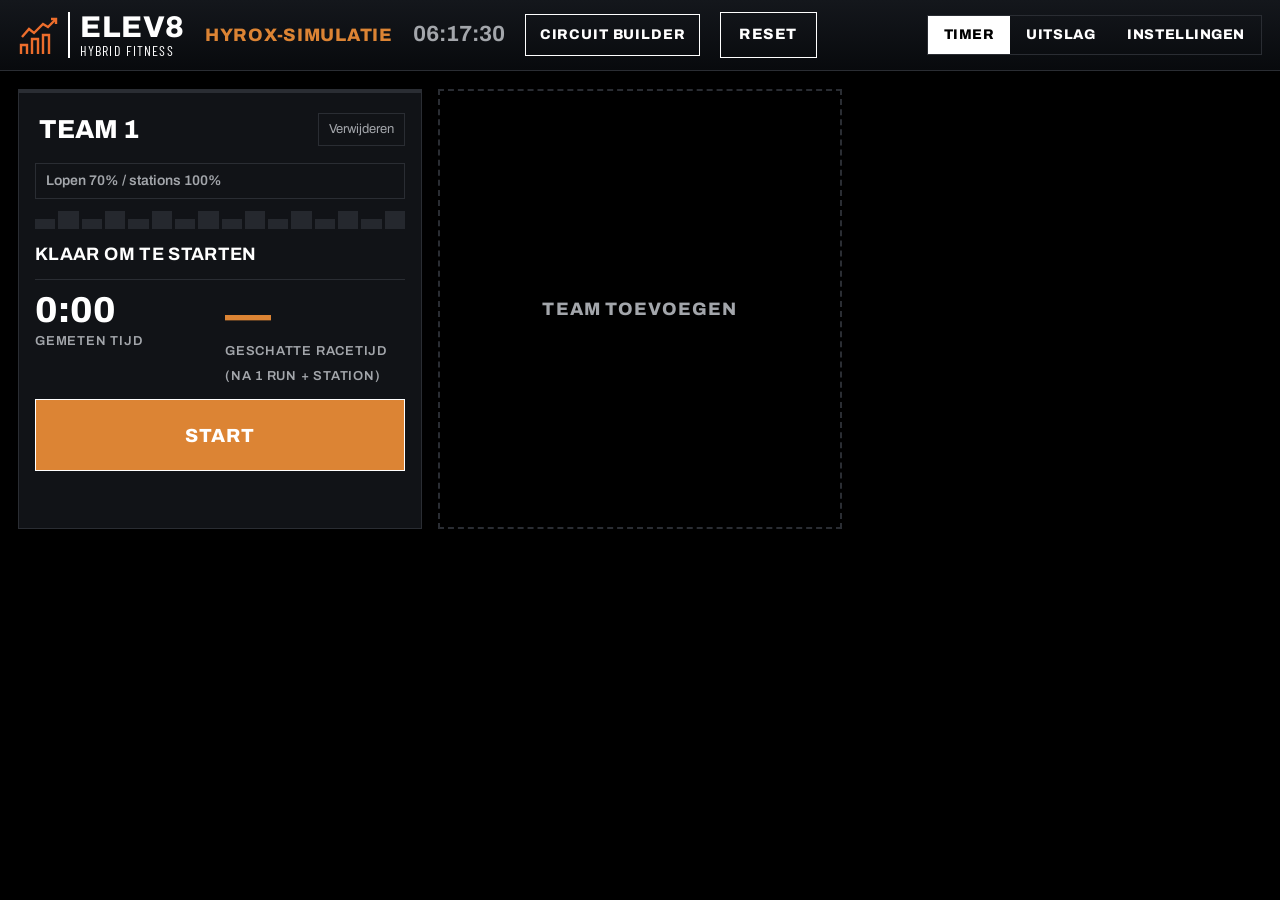
==== commit 96e16fa1: "circuitbuilder" ====
--- a/hyroxsimulatie.html
+++ b/hyroxsimulatie.html
@@ -40,6 +40,7 @@
 .tabs{display:flex;gap:0;border:1px solid var(--line);margin-left:auto}
 .tabs button{border:0;background:none;padding:9px 16px;font-family:var(--display);font-weight:800;text-transform:uppercase;letter-spacing:.04em;font-size:14px}
 .tabs button[aria-pressed="true"]{background:var(--ink);color:var(--bg)}
+.page-link{border:1px solid var(--ink);background:none;color:var(--ink);text-decoration:none;font-family:var(--display);font-weight:800;text-transform:uppercase;letter-spacing:.06em;font-size:14px;padding:10px 14px}
 .resetall{border:1px solid var(--ink);background:none;color:var(--ink);font-family:var(--display);font-weight:800;text-transform:uppercase;letter-spacing:.1em;font-size:15px;padding:11px 18px}
 .resetall.arm{background:var(--ink);color:var(--bg)}
 main{padding:18px;max-width:1500px;margin:0 auto}
@@ -130,6 +131,7 @@
   <h1>HYROX-simulatie</h1>
   <span class="clock num" id="clock">--:--</span>
   <span class="status" id="appStatus" role="status" aria-live="polite"></span>
+  <a class="page-link" href="/circuitbuilder">Circuit builder</a>
   <button class="resetall" id="resetall">Reset</button>
   <nav class="tabs" aria-label="Weergave">
     <button data-view="timer" aria-pressed="true">Timer</button>
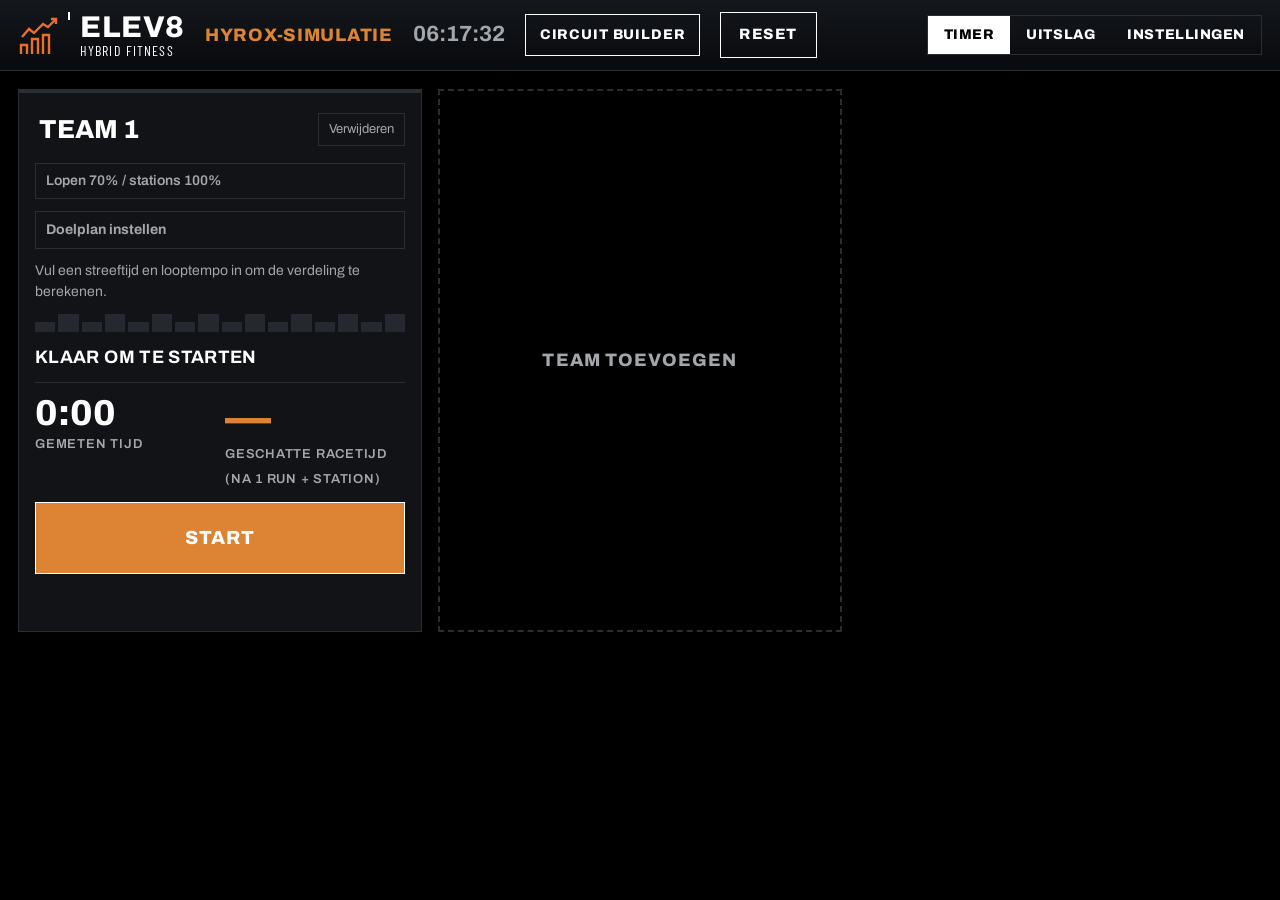
==== commit 12efb6b8: "hyrox 1.0" ====
--- a/hyroxsimulatie.html
+++ b/hyroxsimulatie.html
@@ -62,6 +62,15 @@
 .cfg input{padding:8px;border:1px solid var(--line);background:var(--surface);font-size:20px;font-weight:700;border-radius:0;width:100%}
 .cfgreset{grid-column:1/-1;border:0;background:none;color:var(--muted);text-decoration:underline;font-size:14px;text-align:left;padding:2px 0}
 .cfgreset:disabled{visibility:hidden}
+.planbtn{border:1px solid var(--line);background:none;padding:8px 10px;font-size:14px;font-weight:700;color:var(--muted);text-align:left}
+.planbtn.own{border-color:var(--orange);color:var(--orange)}
+.plan-fields{display:grid;grid-template-columns:1fr 1fr;gap:10px;padding:12px;background:var(--bg);border:1px solid var(--line)}
+.plan-fields label{display:flex;flex-direction:column;gap:4px;font-size:13px;font-weight:600;color:var(--muted)}
+.plan-fields input,.plan-fields select{width:100%;padding:8px;border:1px solid var(--line);background:var(--surface);font-size:18px;font-weight:700;border-radius:0}
+.plan-fields .plan-message,.plan-fields .benchmark-note{grid-column:1/-1;margin:0;color:var(--muted);font-size:13px}
+.plan-fields .plan-message.error{color:var(--orange)}
+.benchmark-note a,.source-note a{color:var(--orange)}
+.plan-preview{font-size:14px;color:var(--muted)}
 .strip{display:grid;grid-template-columns:repeat(16,1fr);gap:3px;align-items:end}
 .strip span{height:10px;background:var(--idle)}
 .strip span.s{height:18px}
@@ -116,6 +125,24 @@
 .toast{color:var(--orange);font-weight:700;margin-left:10px}
 .status{color:var(--orange);font-size:14px;font-weight:600}
 .status:empty{display:none}
+.plan-analysis{border-top:1px solid var(--line);padding-top:18px;margin-top:8px}
+.plan-analysis h3{font-family:var(--display);font-size:20px;text-transform:uppercase;margin:0}
+.plan-analysis p{margin:0;color:var(--muted)}
+.chart-legend{display:flex;gap:16px;flex-wrap:wrap;color:var(--muted);font-size:13px}
+.chart-legend span{display:inline-flex;align-items:center;gap:6px}
+.chart-legend i{display:inline-block;width:16px;height:8px;background:var(--run)}
+.chart-legend .actual-key{background:var(--orange)}
+.split-chart{list-style:none;margin:0;padding:0;min-width:650px}
+.split-chart li{display:grid;grid-template-columns:140px 1fr;gap:12px;padding:8px 0;border-bottom:1px solid var(--line)}
+.chart-name{font-weight:700;align-self:center}
+.chart-bars{display:grid;gap:4px}
+.barline{display:grid;grid-template-columns:42px minmax(40px,1fr) 58px;gap:8px;align-items:center;font-size:12px}
+.bar-label{color:var(--muted)}
+.bar{display:block;height:8px;background:var(--run);min-width:2px}
+.bar.actual{background:var(--orange)}
+.bar-value{text-align:right;font-variant-numeric:tabular-nums}
+.source-note{font-size:13px;color:var(--muted);max-width:90ch}
+[aria-invalid="true"]{border-color:var(--orange)!important}
 [hidden]{display:none!important}
 @media (max-width:640px){.tabs{margin-left:0;width:100%}.tabs button{flex:1;padding:9px 6px}.top h1{display:none}}
 @media (prefers-reduced-motion:reduce){.go:active{transform:none}}
@@ -166,10 +193,21 @@
     ["Run 5","r",320],["Roeien","s",300],["Run 6","r",325],["Farmers carry","s",120],
     ["Run 7","r",330],["Sandbag lunges","s",300],["Run 8","r",335],["Wall balls","s",360]
   ];
+  const DIVISIONS=[
+    {value:"openMen",label:"Open mannen",gender:"men"},
+    {value:"proMen",label:"Pro mannen",gender:"men"},
+    {value:"openWomen",label:"Open vrouwen",gender:"women"},
+    {value:"proWomen",label:"Pro vrouwen",gender:"women"}
+  ];
+  const BENCHMARKS={
+    men:[228,146,207,164,270,104,206,239],
+    women:[263,167,238,207,236,85,187,235]
+  };
+  const BENCHMARK_SOURCE="https://pmc.ncbi.nlm.nih.gov/articles/PMC13409289/";
   const N=SEGS.length, KEY="hyrox-sim-v1";
   const DEFAULT_SETTINGS={runPct:70,stationPct:100,runCorr:3,rox:20};
   const SETTING_LIMITS={runPct:[10,100],stationPct:[10,100],runCorr:[0,20],rox:[0,90]};
-  const mkTeam=i=>({id:Date.now().toString(36)+Math.random().toString(36).slice(2,6),name:"Team "+i,start:null,laps:[]});
+  const mkTeam=i=>({id:Date.now().toString(36)+Math.random().toString(36).slice(2,6),name:"Team "+i,start:null,laps:[],plan:{goalSeconds:null,paceSeconds:null,division:"openMen"}});
   const status=document.getElementById("appStatus");
   const reportStorageError=message=>{status.textContent=message};
   function boundedSetting(value,key){
@@ -196,7 +234,13 @@
         if(Number.isFinite(team.cfg[key])) cfg[key]=boundedSetting(team.cfg[key],key);
       }
     }
-    return {id,name,start,laps,...(Object.keys(cfg).length?{cfg}:{})};
+    const storedPlan=team.plan&&typeof team.plan==="object"?team.plan:{};
+    const plan={
+      goalSeconds:Number.isInteger(storedPlan.goalSeconds)&&storedPlan.goalSeconds>0&&storedPlan.goalSeconds<=43200?storedPlan.goalSeconds:null,
+      paceSeconds:Number.isInteger(storedPlan.paceSeconds)&&storedPlan.paceSeconds>0&&storedPlan.paceSeconds<=3600?storedPlan.paceSeconds:null,
+      division:DIVISIONS.some(item=>item.value===storedPlan.division)?storedPlan.division:"openMen"
+    };
+    return {id,name,start,laps,plan,...(Object.keys(cfg).length?{cfg}:{})};
   }
   let S;
   try{
@@ -208,7 +252,7 @@
       }
       let teams=stored.teams.map(normalizeTeam).filter(Boolean);
       const defaultTeams=teams.length===4&&teams.every((team,index)=>
-        team.name==="Team "+(index+1)&&!team.start&&!team.laps.length&&!team.cfg
+        team.name==="Team "+(index+1)&&!team.start&&!team.laps.length&&!team.cfg&&!team.plan.goalSeconds&&!team.plan.paceSeconds
       );
       if(defaultTeams) teams=teams.slice(0,1);
       if(!teams.length) teams=[mkTeam(1)];
@@ -247,6 +291,48 @@
     return 100/st.stationPct;
   }
   const segDur=(t,i)=>t.laps[i]-(i===0?t.start:t.laps[i-1]);
+
+  function parseTimeInput(value,allowHours){
+    const parts=String(value).trim().split(":");
+    if(parts.some(part=>!/^\d+$/.test(part)))return null;
+    let seconds;
+    if(allowHours&&parts.length===3){
+      const [hours,minutes,secs]=parts.map(Number);
+      if(minutes>=60||secs>=60)return null;
+      seconds=hours*3600+minutes*60+secs;
+    }else if(parts.length===2){
+      const [minutes,secs]=parts.map(Number);
+      if(secs>=60)return null;
+      seconds=minutes*60+secs;
+    }else return null;
+    return seconds>0&&seconds<=(allowHours?43200:3600)?seconds:null;
+  }
+  function timeInput(seconds,withHours){
+    if(!seconds)return "";
+    const hours=Math.floor(seconds/3600),minutes=Math.floor(seconds%3600/60),secs=seconds%60;
+    return withHours&&hours?`${hours}:${pad(minutes)}:${pad(secs)}`:`${Math.floor(seconds/60)}:${pad(secs)}`;
+  }
+  const division=t=>DIVISIONS.find(item=>item.value===t.plan.division)||DIVISIONS[0];
+  function targetPlan(t){
+    const {goalSeconds,paceSeconds}=t.plan;
+    if(!goalSeconds||!paceSeconds)return {ok:false,message:"Vul een streeftijd en looptempo in om de verdeling te berekenen."};
+    const runSeconds=paceSeconds*8;
+    const roxSeconds=16*S.settings.rox;
+    const stationBudget=goalSeconds-runSeconds-roxSeconds;
+    if(stationBudget<=0)return {ok:false,message:`Niet haalbaar: 8 km lopen (${fmt(runSeconds*1000)}) plus Roxzone (${fmt(roxSeconds*1000)}) is al langer dan de streeftijd.`};
+    const profile=division(t).gender==="women"?BENCHMARKS.women:BENCHMARKS.men;
+    const weightTotal=profile.reduce((sum,value)=>sum+value,0);
+    const exact=profile.map(value=>stationBudget*value/weightTotal);
+    const stations=exact.map(Math.floor);
+    let remainder=stationBudget-stations.reduce((sum,value)=>sum+value,0);
+    exact.map((value,index)=>({index,remainder:value-stations[index]}))
+      .sort((a,b)=>b.remainder-a.remainder)
+      .slice(0,remainder)
+      .forEach(item=>stations[item.index]++);
+    let stationIndex=0;
+    const targets=SEGS.map((segment,index)=>isRun(index)?paceSeconds:stations[stationIndex++]);
+    return {ok:true,goalSeconds,paceSeconds,runSeconds,roxSeconds,stationBudget,targets,stations,division:division(t)};
+  }
 
   function predict(t,now){
     const n=t.laps.length; if(!t.start||n===0) return null;
@@ -266,6 +352,22 @@
 
   // ---------- timer view ----------
   const grid=document.getElementById("grid");
+  const openPlan=new Set();
+  function planHTML(t){
+    const open=openPlan.has(t.id),plan=targetPlan(t);
+    const preview=plan.ok
+      ?`Doel ${fmt(plan.goalSeconds*1000)} · lopen ${fmt(plan.runSeconds*1000)} · stations ${fmt(plan.stationBudget*1000)} · Roxzone ${fmt(plan.roxSeconds*1000)}`
+      :plan.message;
+    return `<button class="planbtn${t.plan.goalSeconds&&t.plan.paceSeconds?" own":""}" aria-expanded="${open}">Doelplan instellen</button>
+      <div class="plan-fields" ${open?"":"hidden"}>
+        <label for="goal-${esc(t.id)}">Streeftijd (HH:MM:SS of MM:SS)<input id="goal-${esc(t.id)}" type="text" data-plan="goalSeconds" inputmode="numeric" maxlength="8" placeholder="1:15:00" value="${timeInput(t.plan.goalSeconds,true)}"></label>
+        <label for="pace-${esc(t.id)}">Looptempo (MM:SS per km)<input id="pace-${esc(t.id)}" type="text" data-plan="paceSeconds" inputmode="numeric" maxlength="5" placeholder="5:30" value="${timeInput(t.plan.paceSeconds,false)}"></label>
+        <label for="division-${esc(t.id)}">Divisie<select id="division-${esc(t.id)}" data-plan-division>${DIVISIONS.map(item=>`<option value="${item.value}" ${item.value===t.plan.division?"selected":""}>${item.label}</option>`).join("")}</select></label>
+        <p class="plan-message${plan.ok?"":" error"}" role="status">${esc(preview)}</p>
+        <p class="benchmark-note">De stations worden verdeeld met Pro/Elite-verhoudingen per geslacht. Open-specifieke openbare splitdata zijn niet gevonden; voor Open is dit dus nadrukkelijk een Pro/Elite-proxy. Roxzone gebruikt de instelling van deze simulator.</p>
+      </div>
+      <div class="plan-preview">${esc(preview)}</div>`;
+  }
   function cfgHTML(t){
     const c=cfg(t),open=openCfg.has(t.id),own=custom(t);
     return `<button class="cfgbtn${own?" own":""}" aria-expanded="${open}">Lopen ${c.runPct}% / stations ${c.stationPct}%${own?" (eigen instelling)":""}</button>
@@ -283,6 +385,7 @@
     else if(started){const s=SEGS[n];seg=`<span class="tag ${s[1]}">${s[1]==="r"?"Lopen":"Station"}</span>${s[0]}`;btn=`Klaar met ${s[0]}`;bcls=s[1]}
     return `<header class="thead"><input aria-label="Teamnaam" maxlength="60" value="${esc(t.name)}"><button class="del">Verwijderen</button></header>
       ${cfgHTML(t)}
+      ${planHTML(t)}
       <div class="strip" aria-hidden="true">${cells}</div>
       <div class="now"><span class="seg">${seg}</span><span class="segt num" data-segt></span></div>
       <div class="nums"><div><b class="num" data-total>0:00</b><small>Gemeten tijd</small></div>
@@ -308,6 +411,31 @@
       save();renderCard(el,t);tick();
     });
     el.querySelector(".cfgreset").onclick=()=>{delete t.cfg;save();renderCard(el,t);tick()};
+    el.querySelector(".planbtn").onclick=()=>{openPlan.has(t.id)?openPlan.delete(t.id):openPlan.add(t.id);renderCard(el,t);tick()};
+    el.querySelectorAll(".plan-fields input").forEach(inp=>inp.onchange=()=>{
+      const key=inp.dataset.plan,value=inp.value.trim();
+      const seconds=value?parseTimeInput(value,key==="goalSeconds"):null;
+      const message=el.querySelector(".plan-message");
+      if(value&&!seconds){
+        inp.setAttribute("aria-invalid","true");
+        message.classList.add("error");
+        message.textContent=key==="goalSeconds"?"Gebruik MM:SS of HH:MM:SS; minuten en seconden zijn maximaal 59.":"Gebruik MM:SS per kilometer, bijvoorbeeld 5:30.";
+        return;
+      }
+      inp.removeAttribute("aria-invalid");
+      message.textContent="";
+      t.plan[key]=seconds;
+      save();renderCard(el,t);tick();
+    });
+    el.querySelectorAll(".plan-fields input").forEach(inp=>inp.oninput=()=>{
+      inp.removeAttribute("aria-invalid");
+      const message=el.querySelector(".plan-message");
+      message.classList.remove("error");
+      message.textContent="";
+    });
+    el.querySelector("[data-plan-division]").onchange=e=>{
+      t.plan.division=e.target.value;save();renderCard(el,t);tick();
+    };
     el.querySelector(".go").onclick=()=>{
       const now=Date.now();
       if(!t.start){t.start=now;wake()}else if(t.laps.length<N){t.laps.push(now);if(navigator.vibrate)navigator.vibrate(60)}
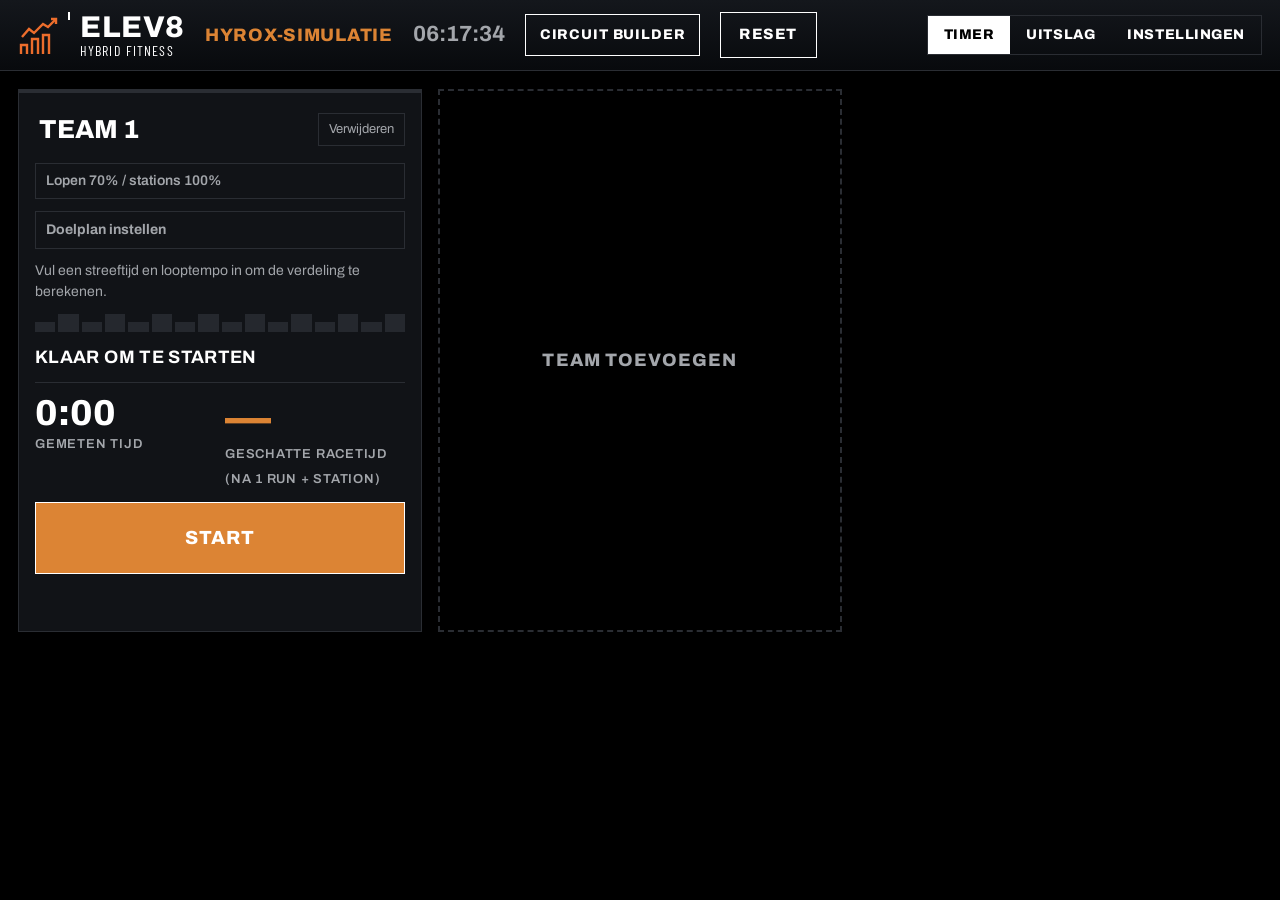
==== commit 37cadfea: "hyroxanalyse" ====
--- a/hyroxsimulatie.html
+++ b/hyroxsimulatie.html
@@ -252,7 +252,7 @@
       }
       let teams=stored.teams.map(normalizeTeam).filter(Boolean);
       const defaultTeams=teams.length===4&&teams.every((team,index)=>
-        team.name==="Team "+(index+1)&&!team.start&&!team.laps.length&&!team.cfg&&!team.plan.goalSeconds&&!team.plan.paceSeconds
+        team.name==="Team "+(index+1)&&!team.start&&!team.laps.length&&!team.cfg&&!team.plan.goalSeconds&&!team.plan.paceSeconds&&team.plan.division==="openMen"
       );
       if(defaultTeams) teams=teams.slice(0,1);
       if(!teams.length) teams=[mkTeam(1)];
@@ -310,7 +310,7 @@
   function timeInput(seconds,withHours){
     if(!seconds)return "";
     const hours=Math.floor(seconds/3600),minutes=Math.floor(seconds%3600/60),secs=seconds%60;
-    return withHours&&hours?`${hours}:${pad(minutes)}:${pad(secs)}`:`${Math.floor(seconds/60)}:${pad(secs)}`;
+    return withHours&&seconds>=3600?`${hours}:${pad(minutes)}:${pad(secs)}`:`${Math.floor(seconds/60)}:${pad(secs)}`;
   }
   const division=t=>DIVISIONS.find(item=>item.value===t.plan.division)||DIVISIONS[0];
   function targetPlan(t){
@@ -355,6 +355,7 @@
   const openPlan=new Set();
   function planHTML(t){
     const open=openPlan.has(t.id),plan=targetPlan(t);
+    const invalid=!plan.ok&&plan.message.startsWith("Niet haalbaar:");
     const preview=plan.ok
       ?`Doel ${fmt(plan.goalSeconds*1000)} · lopen ${fmt(plan.runSeconds*1000)} · stations ${fmt(plan.stationBudget*1000)} · Roxzone ${fmt(plan.roxSeconds*1000)}`
       :plan.message;
@@ -363,7 +364,7 @@
         <label for="goal-${esc(t.id)}">Streeftijd (HH:MM:SS of MM:SS)<input id="goal-${esc(t.id)}" type="text" data-plan="goalSeconds" inputmode="numeric" maxlength="8" placeholder="1:15:00" value="${timeInput(t.plan.goalSeconds,true)}"></label>
         <label for="pace-${esc(t.id)}">Looptempo (MM:SS per km)<input id="pace-${esc(t.id)}" type="text" data-plan="paceSeconds" inputmode="numeric" maxlength="5" placeholder="5:30" value="${timeInput(t.plan.paceSeconds,false)}"></label>
         <label for="division-${esc(t.id)}">Divisie<select id="division-${esc(t.id)}" data-plan-division>${DIVISIONS.map(item=>`<option value="${item.value}" ${item.value===t.plan.division?"selected":""}>${item.label}</option>`).join("")}</select></label>
-        <p class="plan-message${plan.ok?"":" error"}" role="status">${esc(preview)}</p>
+        <p class="plan-message${invalid?" error":""}" role="status">${esc(preview)}</p>
         <p class="benchmark-note">De stations worden verdeeld met Pro/Elite-verhoudingen per geslacht. Open-specifieke openbare splitdata zijn niet gevonden; voor Open is dit dus nadrukkelijk een Pro/Elite-proxy. Roxzone gebruikt de instelling van deze simulator.</p>
       </div>
       <div class="plan-preview">${esc(preview)}</div>`;
@@ -511,6 +512,7 @@
       h+=`<details><summary>${esc(r.t.name)} per onderdeel</summary><div class="wrap"><table><thead><tr><th>Onderdeel</th><th class="n">Gemeten</th><th class="n">Omgerekend</th></tr></thead><tbody>`;
       for(let i=0;i<r.n;i++){const v=segDur(r.t,i);h+=`<tr><td>${SEGS[i][0]}</td><td class="n">${fmt(v)}</td><td class="n">${fmt(v*factor(i,r.t))}</td></tr>`}
       h+=`</tbody></table></div></details>`});
+    rows.forEach(r=>{if(r.n===N&&(r.t.plan.goalSeconds||r.t.plan.paceSeconds))h+=planAnalysisHTML(r.t)});
     h+=`<div><button class="copy" id="copy">Uitslag kopiëren</button><span class="toast" id="toast" hidden>Gekopieerd</span></div>`;
     res.innerHTML=h;
     document.getElementById("copy").onclick=async()=>{
@@ -527,6 +529,45 @@
       }
     };
   }
+  function planAnalysisHTML(t){
+    const plan=targetPlan(t);
+    if(!plan.ok)return `<section class="plan-analysis"><h3>Doelplan en analyse: ${esc(t.name)}</h3><p>${esc(plan.message)}</p></section>`;
+    const actualRows=SEGS.map((segment,index)=>({
+      name:segment[0],
+      target:plan.targets[index],
+      actual:segDur(t,index)*factor(index,t)/1000
+    }));
+    actualRows.push({name:"Roxzone (totaal)",target:plan.roxSeconds,actual:16*S.settings.rox});
+    const actualTotal=actualRows.reduce((sum,row)=>sum+row.actual,0);
+    const delta=actualTotal-plan.goalSeconds;
+    const max=Math.max(...actualRows.map(row=>Math.max(row.target,row.actual)),1);
+    const signed=value=>`${value>0?"+":value<0?"-":""}${fmt(Math.abs(value)*1000)}`;
+    const overTarget=actualRows.filter(row=>row.actual-row.target>30)
+      .sort((a,b)=>(b.actual-b.target)-(a.actual-a.target)).slice(0,3);
+    const chart=actualRows.map(row=>{
+      const targetWidth=Math.max(0,row.target/max*100),actualWidth=Math.max(0,row.actual/max*100);
+      return `<li><span class="chart-name">${esc(row.name)}</span><div class="chart-bars">
+        <div class="barline"><span class="bar-label">Doel</span><span class="bar" aria-hidden="true" style="width:${targetWidth}%"></span><span class="bar-value">${fmt(row.target*1000)}</span></div>
+        <div class="barline"><span class="bar-label">Werkelijk</span><span class="bar actual" aria-hidden="true" style="width:${actualWidth}%"></span><span class="bar-value">${fmt(row.actual*1000)}</span></div>
+      </div></li>`;
+    }).join("");
+    const table=actualRows.map(row=>`<tr><td>${esc(row.name)}</td><td class="n">${fmt(row.target*1000)}</td><td class="n">${fmt(row.actual*1000)}</td><td class="n">${signed(row.actual-row.target)}</td></tr>`).join("");
+    const insights=overTarget.length
+      ?`<p><strong>Grootste afwijkingen t.o.v. het plan:</strong> ${overTarget.map(row=>`${esc(row.name)} ${signed(row.actual-row.target)}`).join("; ")}. Dit zijn aandachtspunten, geen gegarandeerde tijdwinst.</p>`
+      :`<p>Geen onderdeel ligt meer dan 30 seconden boven de richttijd.</p>`;
+    return `<section class="plan-analysis">
+      <h3>Doelplan en analyse: ${esc(t.name)}</h3>
+      <p>Divisie ${plan.division.label} · tempo ${timeInput(plan.paceSeconds,false)}/km · doel ${fmt(plan.goalSeconds*1000)}. De gemeten onderdelen zijn omgerekend naar volledige volumes.</p>
+      <p>Gemeten totaal ${fmt(actualTotal*1000)} tegenover doel ${fmt(plan.goalSeconds*1000)} (${signed(delta)}). Een positieve afwijking betekent langzamer dan gepland.</p>
+      ${insights}
+      <div class="chart-legend"><span><i></i> Doel</span><span><i class="actual-key"></i> Werkelijk</span></div>
+      <div class="wrap" role="region" aria-label="Grafiek doel versus werkelijk per onderdeel" tabindex="0"><ol class="split-chart">${chart}</ol></div>
+      <div class="wrap"><table><caption>Doel- en gemeten tijden per onderdeel</caption><thead><tr><th>Onderdeel</th><th class="n">Doel</th><th class="n">Werkelijk</th><th class="n">Verschil</th></tr></thead><tbody>${table}</tbody>
+        <tfoot><tr><th scope="row">Totaal incl. Roxzone</th><td class="n">${fmt(plan.goalSeconds*1000)}</td><td class="n">${fmt(actualTotal*1000)}</td><td class="n">${signed(delta)}</td></tr></tfoot>
+      </table></div>
+      <p class="source-note">Stationverhoudingen zijn gebaseerd op de gemiddelde stationstijden van de top 100 PRO-resultaten per geslacht in seizoen 2024/25 uit <a href="${BENCHMARK_SOURCE}" target="_blank" rel="noopener">Rappelt et al., Frontiers in Physiology (2026)</a>. Er zijn geen openbare Open-splits in die studie; voor Open gebruikt dit plan daarom dezelfde Pro/Elite-verhouding als proxy, niet een Open-specifieke norm. De divisiekeuze verandert de benchmarkverhouding niet. Roxzone volgt de instelling van deze simulator. Een aparte categoriebenchmarkstudie is <a href="https://pubmed.ncbi.nlm.nih.gov/42189569/" target="_blank" rel="noopener">niet open toegankelijk</a>. Dit is een indicatieve verdeling, geen voorspelling.</p>
+    </section>`;
+  }
   const esc=s=>s.replace(/[&<>"]/g,c=>({"&":"&amp;","<":"&lt;",">":"&gt;",'"':"&quot;"}[c]));
 
   // ---------- settings ----------
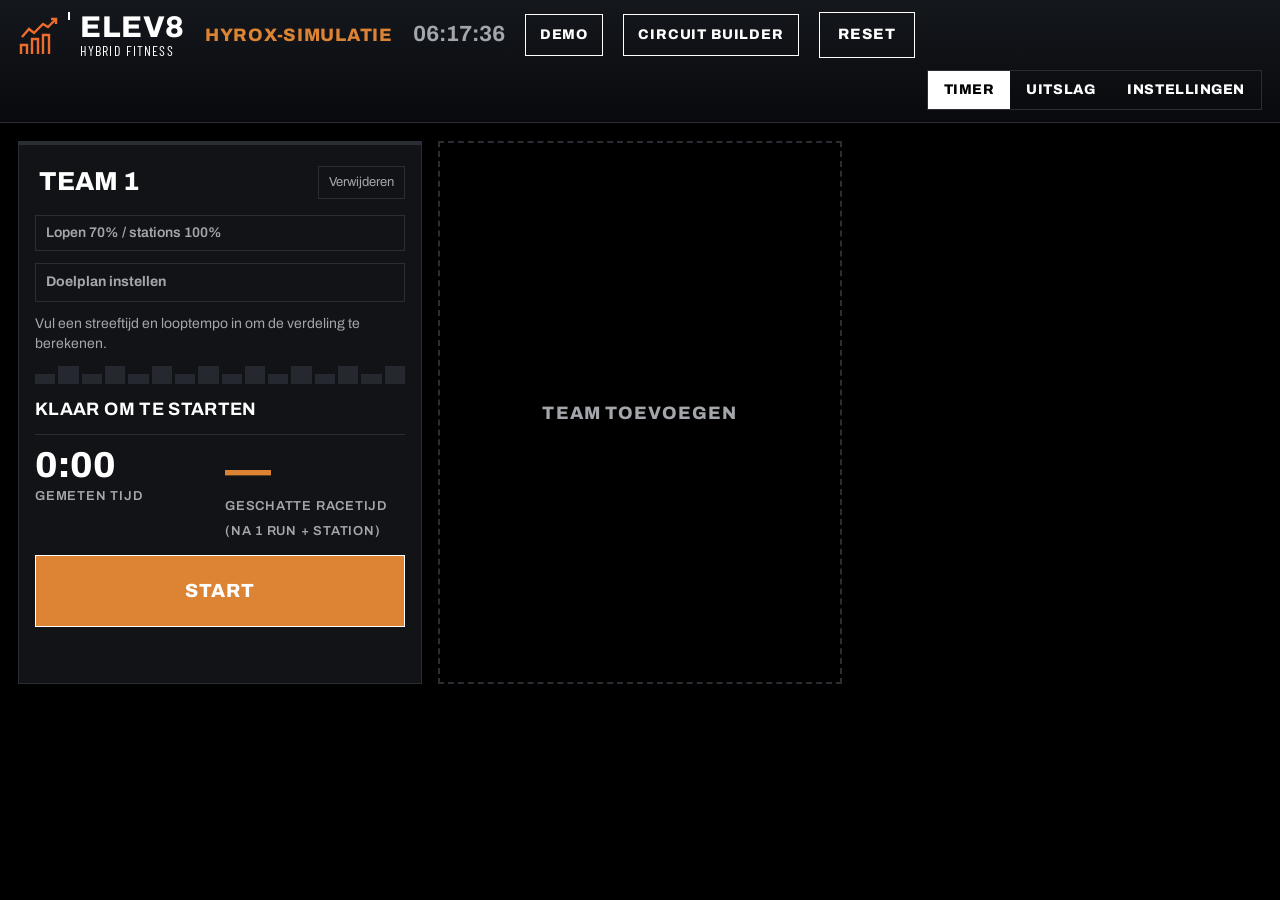
==== commit 08bfb61e: "hyroxanalysedemo" ====
--- a/hyroxsimulatie.html
+++ b/hyroxsimulatie.html
@@ -158,6 +158,7 @@
   <h1>HYROX-simulatie</h1>
   <span class="clock num" id="clock">--:--</span>
   <span class="status" id="appStatus" role="status" aria-live="polite"></span>
+  <a class="page-link" href="/hyroxsimulatiedemo">Demo</a>
   <a class="page-link" href="/circuitbuilder">Circuit builder</a>
   <button class="resetall" id="resetall">Reset</button>
   <nav class="tabs" aria-label="Weergave">
@@ -168,6 +169,11 @@
 </header>
 
 <main>
+  <aside class="panel" id="demoBanner" hidden>
+    <h2>HYROX-simulatie demo</h2>
+    <p>Dit is een voorbeeld met ingevulde teams en fictieve racetijden. Je kunt de doelplannen, uitslagen en analyses bekijken; er wordt niets in je persoonlijke simulatie opgeslagen.</p>
+    <a class="page-link" href="/hyroxsimulatie">Naar mijn timer</a>
+  </aside>
   <section id="v-timer"><div class="grid" id="grid"></div></section>
 
   <section id="v-uitslag" hidden><div class="panel res" id="res"></div></section>
@@ -205,9 +211,39 @@
   };
   const BENCHMARK_SOURCE="https://pmc.ncbi.nlm.nih.gov/articles/PMC13409289/";
   const N=SEGS.length, KEY="hyrox-sim-v1";
+  const DEMO=new URLSearchParams(location.search).has("demo");
   const DEFAULT_SETTINGS={runPct:70,stationPct:100,runCorr:3,rox:20};
   const SETTING_LIMITS={runPct:[10,100],stationPct:[10,100],runCorr:[0,20],rox:[0,90]};
   const mkTeam=i=>({id:Date.now().toString(36)+Math.random().toString(36).slice(2,6),name:"Team "+i,start:null,laps:[],plan:{goalSeconds:null,paceSeconds:null,division:"openMen"}});
+  function makeDemoTeam(id,name,divisionValue,goalSeconds,paceSeconds,adjustments){
+    const plan={goalSeconds,paceSeconds,division:divisionValue};
+    const profile=divisionValue.endsWith("Women")?BENCHMARKS.women:BENCHMARKS.men;
+    const budget=goalSeconds-paceSeconds*8-16*DEFAULT_SETTINGS.rox;
+    const weightTotal=profile.reduce((sum,weight)=>sum+weight,0);
+    const exact=profile.map(value=>budget*value/weightTotal);
+    const stations=exact.map(Math.floor);
+    let remaining=budget-stations.reduce((sum,seconds)=>sum+seconds,0);
+    exact.map((value,index)=>({index,remainder:value-stations[index]}))
+      .sort((a,b)=>b.remainder-a.remainder)
+      .slice(0,remaining)
+      .forEach(item=>stations[item.index]++);
+    let stationIndex=0;
+    const targets=SEGS.map((segment,index)=>index%2===0?paceSeconds:stations[stationIndex++]);
+    const segmentSeconds=targets.map((seconds,index)=>Math.max(20,seconds+adjustments[index]));
+    let elapsed=segmentSeconds.reduce((sum,seconds)=>sum+seconds,0);
+    const start=Date.now()-elapsed*1000;
+    let timestamp=start;
+    const laps=segmentSeconds.map(seconds=>(timestamp+=seconds*1000));
+    return {id,name,start,laps,plan,cfg:{runPct:100,stationPct:100}};
+  }
+  const DEMO_STATE={
+    settings:{...DEFAULT_SETTINGS},
+    teams:[
+      makeDemoTeam("demo-team-1","Team Tempo","openMen",4500,330,[12,18,8,35,16,24,10,42,12,20,18,12,16,28,20,55]),
+      makeDemoTeam("demo-team-2","Team Kracht","proWomen",4080,295,[-8,-5,-4,12,-7,18,-6,32,-5,-8,-3,-5,-4,15,-2,65]),
+      makeDemoTeam("demo-team-3","Team Volhouder","openWomen",5100,360,[35,20,28,45,38,50,42,70,44,32,55,18,60,55,65,95])
+    ]
+  };
   const status=document.getElementById("appStatus");
   const reportStorageError=message=>{status.textContent=message};
   function boundedSetting(value,key){
@@ -244,8 +280,10 @@
   }
   let S;
   try{
-    const stored=JSON.parse(localStorage.getItem(KEY)||"null");
-    if(stored&&Array.isArray(stored.teams)){
+    const stored=DEMO?null:JSON.parse(localStorage.getItem(KEY)||"null");
+    if(DEMO){
+      S=DEMO_STATE;
+    }else if(stored&&Array.isArray(stored.teams)){
       const settings={};
       for(const key of Object.keys(DEFAULT_SETTINGS)){
         settings[key]=boundedSetting(stored.settings&&stored.settings[key],key);
@@ -266,6 +304,7 @@
     S={settings:{...DEFAULT_SETTINGS},teams:[mkTeam(1)]};
   }
   const save=()=>{
+    if(DEMO)return;
     try{
       localStorage.setItem(KEY,JSON.stringify(S));
       status.textContent="";
@@ -396,6 +435,7 @@
   }
   function renderCard(el,t){el.className="team"+(t.laps.length===N?" fin":(t.start?" live":""));el.innerHTML=cardHTML(t);wire(el,t)}
   function renderGrid(){
+    document.getElementById("demoBanner").hidden=!DEMO;
     grid.innerHTML="";
     S.teams.forEach(t=>{const el=document.createElement("article");el.dataset.id=t.id;grid.appendChild(el);renderCard(el,t)});
     const add=document.createElement("button");add.className="add";add.textContent="Team toevoegen";
@@ -592,7 +632,11 @@
     if(b.dataset.view==="timer")renderGrid();
   });
 
-  renderGrid();setInterval(tick,250);
+  renderGrid();
+  if(DEMO){
+    document.querySelector('.tabs button[data-view="uitslag"]').click();
+  }
+  setInterval(tick,250);
 })();
 </script>
 </body>
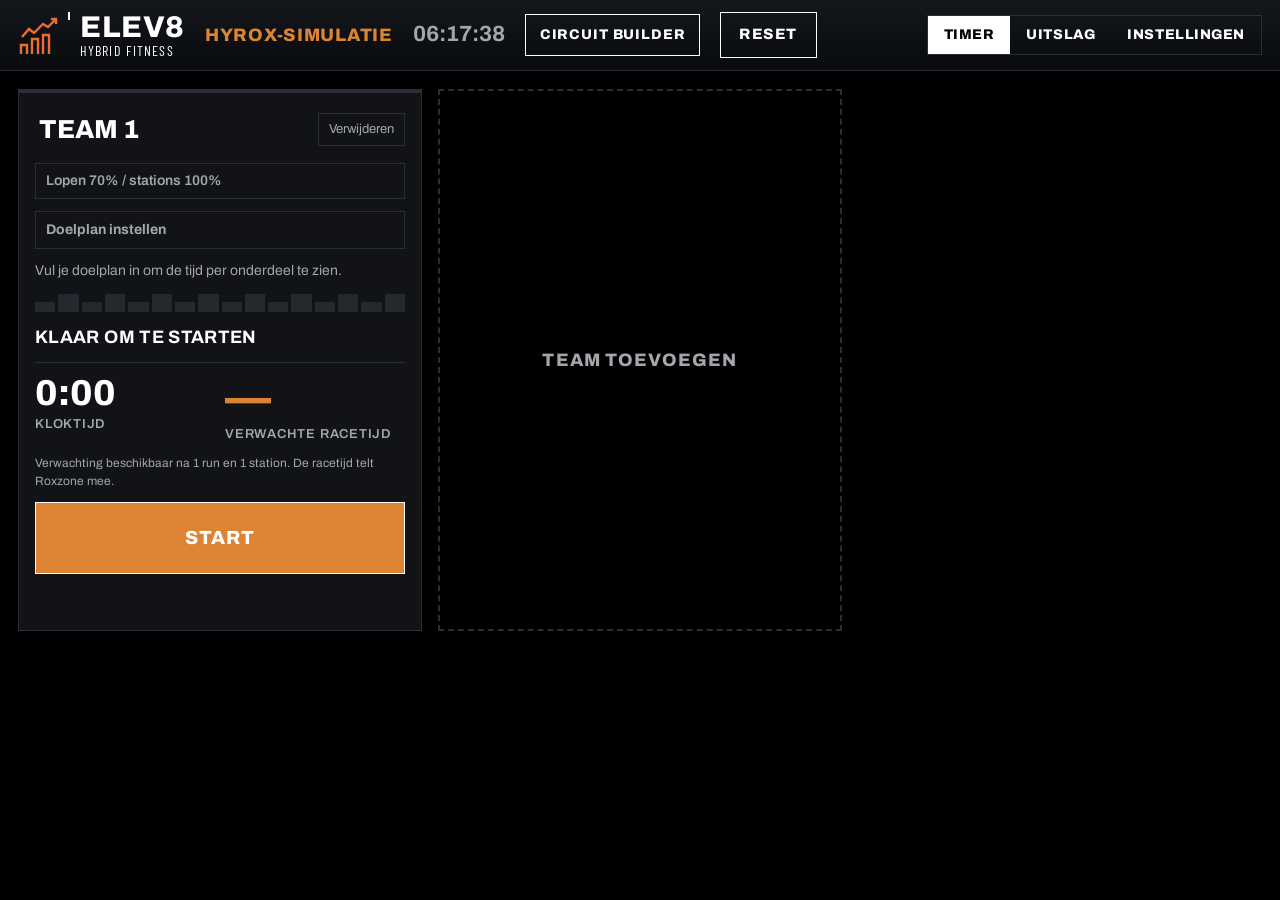
==== commit 8d84fe70: "deletedemo" ====
--- a/hyroxsimulatie.html
+++ b/hyroxsimulatie.html
@@ -67,10 +67,14 @@
 .plan-fields{display:grid;grid-template-columns:1fr 1fr;gap:10px;padding:12px;background:var(--bg);border:1px solid var(--line)}
 .plan-fields label{display:flex;flex-direction:column;gap:4px;font-size:13px;font-weight:600;color:var(--muted)}
 .plan-fields input,.plan-fields select{width:100%;padding:8px;border:1px solid var(--line);background:var(--surface);font-size:18px;font-weight:700;border-radius:0}
-.plan-fields .plan-message,.plan-fields .benchmark-note{grid-column:1/-1;margin:0;color:var(--muted);font-size:13px}
+.plan-fields .plan-message,.plan-fields .plan-hint{grid-column:1/-1;margin:0;color:var(--muted);font-size:13px}
 .plan-fields .plan-message.error{color:var(--orange)}
-.benchmark-note a,.source-note a{color:var(--orange)}
 .plan-preview{font-size:14px;color:var(--muted)}
+.plan-instructions{margin:0;color:var(--muted);font-size:14px}
+.nums .clock-hint{grid-column:1/-1;color:var(--muted);font-size:12px;text-transform:none;letter-spacing:normal;font-weight:400}
+.source-details{border-top:1px solid var(--line);padding-top:10px}
+.source-details p{margin:8px 0 0;color:var(--muted);font-size:13px}
+.source-details a{color:var(--orange)}
 .strip{display:grid;grid-template-columns:repeat(16,1fr);gap:3px;align-items:end}
 .strip span{height:10px;background:var(--idle)}
 .strip span.s{height:18px}
@@ -141,7 +145,6 @@
 .bar{display:block;height:8px;background:var(--run);min-width:2px}
 .bar.actual{background:var(--orange)}
 .bar-value{text-align:right;font-variant-numeric:tabular-nums}
-.source-note{font-size:13px;color:var(--muted);max-width:90ch}
 [aria-invalid="true"]{border-color:var(--orange)!important}
 [hidden]{display:none!important}
 @media (max-width:640px){.tabs{margin-left:0;width:100%}.tabs button{flex:1;padding:9px 6px}.top h1{display:none}}
@@ -158,7 +161,6 @@
   <h1>HYROX-simulatie</h1>
   <span class="clock num" id="clock">--:--</span>
   <span class="status" id="appStatus" role="status" aria-live="polite"></span>
-  <a class="page-link" href="/hyroxsimulatiedemo">Demo</a>
   <a class="page-link" href="/circuitbuilder">Circuit builder</a>
   <button class="resetall" id="resetall">Reset</button>
   <nav class="tabs" aria-label="Weergave">
@@ -169,11 +171,6 @@
 </header>
 
 <main>
-  <aside class="panel" id="demoBanner" hidden>
-    <h2>HYROX-simulatie demo</h2>
-    <p>Dit is een voorbeeld met ingevulde teams en fictieve racetijden. Je kunt de doelplannen, uitslagen en analyses bekijken; er wordt niets in je persoonlijke simulatie opgeslagen.</p>
-    <a class="page-link" href="/hyroxsimulatie">Naar mijn timer</a>
-  </aside>
   <section id="v-timer"><div class="grid" id="grid"></div></section>
 
   <section id="v-uitslag" hidden><div class="panel res" id="res"></div></section>
@@ -181,7 +178,7 @@
   <section id="v-instellingen" hidden>
     <div class="panel">
       <h2>Simulatie en omrekening</h2>
-      <p>De racetijd wordt geschat zodra minstens één looponderdeel en één station zijn afgerond. De omrekening veronderstelt dat tijd evenredig verandert met loopafstand en stationvolume. De schatting voorspelt geen extra vertraging door vermoeidheid; de Roxzone blijft een vaste toeslag. Dit zijn de standaardwaarden voor alle teams; loopafstand en stationvolume pas je per team aan op de teamkaart.</p>
+      <p>Stel hier een korte trainingssimulatie in. Per team kun je loopafstand en stationvolume aanpassen. Het doelplan blijft uitgaan van de volledige HYROX-afstand.</p>
       <div class="field"><label for="runPct">Loopafstand in de simulatie (%)</label><span>70 betekent 700 m per run in plaats van 1 km.</span><input id="runPct" type="number" min="10" max="100" step="5" inputmode="numeric"></div>
       <div class="field"><label for="stationPct">Stationvolume in de simulatie (%)</label><span>100 betekent volledige afstanden en herhalingen.</span><input id="stationPct" type="number" min="10" max="100" step="5" inputmode="numeric"></div>
       <div class="field"><label for="runCorr">Vertraging over de volle loopafstand (%)</label><span>Op een langere run loop je iets trager. Telt alleen mee als de loopafstand onder 100% ligt.</span><input id="runCorr" type="number" min="0" max="20" step="1" inputmode="numeric"></div>
@@ -211,39 +208,9 @@
   };
   const BENCHMARK_SOURCE="https://pmc.ncbi.nlm.nih.gov/articles/PMC13409289/";
   const N=SEGS.length, KEY="hyrox-sim-v1";
-  const DEMO=new URLSearchParams(location.search).has("demo");
   const DEFAULT_SETTINGS={runPct:70,stationPct:100,runCorr:3,rox:20};
   const SETTING_LIMITS={runPct:[10,100],stationPct:[10,100],runCorr:[0,20],rox:[0,90]};
   const mkTeam=i=>({id:Date.now().toString(36)+Math.random().toString(36).slice(2,6),name:"Team "+i,start:null,laps:[],plan:{goalSeconds:null,paceSeconds:null,division:"openMen"}});
-  function makeDemoTeam(id,name,divisionValue,goalSeconds,paceSeconds,adjustments){
-    const plan={goalSeconds,paceSeconds,division:divisionValue};
-    const profile=divisionValue.endsWith("Women")?BENCHMARKS.women:BENCHMARKS.men;
-    const budget=goalSeconds-paceSeconds*8-16*DEFAULT_SETTINGS.rox;
-    const weightTotal=profile.reduce((sum,weight)=>sum+weight,0);
-    const exact=profile.map(value=>budget*value/weightTotal);
-    const stations=exact.map(Math.floor);
-    let remaining=budget-stations.reduce((sum,seconds)=>sum+seconds,0);
-    exact.map((value,index)=>({index,remainder:value-stations[index]}))
-      .sort((a,b)=>b.remainder-a.remainder)
-      .slice(0,remaining)
-      .forEach(item=>stations[item.index]++);
-    let stationIndex=0;
-    const targets=SEGS.map((segment,index)=>index%2===0?paceSeconds:stations[stationIndex++]);
-    const segmentSeconds=targets.map((seconds,index)=>Math.max(20,seconds+adjustments[index]));
-    let elapsed=segmentSeconds.reduce((sum,seconds)=>sum+seconds,0);
-    const start=Date.now()-elapsed*1000;
-    let timestamp=start;
-    const laps=segmentSeconds.map(seconds=>(timestamp+=seconds*1000));
-    return {id,name,start,laps,plan,cfg:{runPct:100,stationPct:100}};
-  }
-  const DEMO_STATE={
-    settings:{...DEFAULT_SETTINGS},
-    teams:[
-      makeDemoTeam("demo-team-1","Team Tempo","openMen",4500,330,[12,18,8,35,16,24,10,42,12,20,18,12,16,28,20,55]),
-      makeDemoTeam("demo-team-2","Team Kracht","proWomen",4080,295,[-8,-5,-4,12,-7,18,-6,32,-5,-8,-3,-5,-4,15,-2,65]),
-      makeDemoTeam("demo-team-3","Team Volhouder","openWomen",5100,360,[35,20,28,45,38,50,42,70,44,32,55,18,60,55,65,95])
-    ]
-  };
   const status=document.getElementById("appStatus");
   const reportStorageError=message=>{status.textContent=message};
   function boundedSetting(value,key){
@@ -280,10 +247,8 @@
   }
   let S;
   try{
-    const stored=DEMO?null:JSON.parse(localStorage.getItem(KEY)||"null");
-    if(DEMO){
-      S=DEMO_STATE;
-    }else if(stored&&Array.isArray(stored.teams)){
+    const stored=JSON.parse(localStorage.getItem(KEY)||"null");
+    if(stored&&Array.isArray(stored.teams)){
       const settings={};
       for(const key of Object.keys(DEFAULT_SETTINGS)){
         settings[key]=boundedSetting(stored.settings&&stored.settings[key],key);
@@ -304,7 +269,6 @@
     S={settings:{...DEFAULT_SETTINGS},teams:[mkTeam(1)]};
   }
   const save=()=>{
-    if(DEMO)return;
     try{
       localStorage.setItem(KEY,JSON.stringify(S));
       status.textContent="";
@@ -358,7 +322,7 @@
     const runSeconds=paceSeconds*8;
     const roxSeconds=16*S.settings.rox;
     const stationBudget=goalSeconds-runSeconds-roxSeconds;
-    if(stationBudget<=0)return {ok:false,message:`Niet haalbaar: 8 km lopen (${fmt(runSeconds*1000)}) plus Roxzone (${fmt(roxSeconds*1000)}) is al langer dan de streeftijd.`};
+    if(stationBudget<=0)return {ok:false,message:`Niet haalbaar: 8 km lopen en Roxzone kosten al ${fmt((runSeconds+roxSeconds)*1000)}. Kies een langere streeftijd of sneller tempo; er moet ook tijd overblijven voor de stations.`};
     const profile=division(t).gender==="women"?BENCHMARKS.women:BENCHMARKS.men;
     const weightTotal=profile.reduce((sum,value)=>sum+value,0);
     const exact=profile.map(value=>stationBudget*value/weightTotal);
@@ -395,18 +359,16 @@
   function planHTML(t){
     const open=openPlan.has(t.id),plan=targetPlan(t);
     const invalid=!plan.ok&&plan.message.startsWith("Niet haalbaar:");
-    const preview=plan.ok
-      ?`Doel ${fmt(plan.goalSeconds*1000)} · lopen ${fmt(plan.runSeconds*1000)} · stations ${fmt(plan.stationBudget*1000)} · Roxzone ${fmt(plan.roxSeconds*1000)}`
-      :plan.message;
+    const preview=plan.ok?`Hardlopen ${fmt(plan.runSeconds*1000)} · stations ${fmt(plan.stationBudget*1000)} · Roxzone ${fmt(plan.roxSeconds*1000)}`:plan.message;
     return `<button class="planbtn${t.plan.goalSeconds&&t.plan.paceSeconds?" own":""}" aria-expanded="${open}">Doelplan instellen</button>
       <div class="plan-fields" ${open?"":"hidden"}>
-        <label for="goal-${esc(t.id)}">Streeftijd (HH:MM:SS of MM:SS)<input id="goal-${esc(t.id)}" type="text" data-plan="goalSeconds" inputmode="numeric" maxlength="8" placeholder="1:15:00" value="${timeInput(t.plan.goalSeconds,true)}"></label>
-        <label for="pace-${esc(t.id)}">Looptempo (MM:SS per km)<input id="pace-${esc(t.id)}" type="text" data-plan="paceSeconds" inputmode="numeric" maxlength="5" placeholder="5:30" value="${timeInput(t.plan.paceSeconds,false)}"></label>
+        <p class="plan-instructions">Vul je streeftijd en tempo in. Bijvoorbeeld <strong>1:15:00</strong> en <strong>5:30 per km</strong>.</p>
+        <label for="goal-${esc(t.id)}">Streeftijd<input id="goal-${esc(t.id)}" type="text" data-plan="goalSeconds" aria-describedby="plan-message-${esc(t.id)}" inputmode="numeric" maxlength="8" placeholder="1:15:00" value="${timeInput(t.plan.goalSeconds,true)}"></label>
+        <label for="pace-${esc(t.id)}">Hardlooptempo per km<input id="pace-${esc(t.id)}" type="text" data-plan="paceSeconds" aria-describedby="plan-message-${esc(t.id)}" inputmode="numeric" maxlength="5" placeholder="5:30" value="${timeInput(t.plan.paceSeconds,false)}"></label>
         <label for="division-${esc(t.id)}">Divisie<select id="division-${esc(t.id)}" data-plan-division>${DIVISIONS.map(item=>`<option value="${item.value}" ${item.value===t.plan.division?"selected":""}>${item.label}</option>`).join("")}</select></label>
-        <p class="plan-message${invalid?" error":""}" role="status">${esc(preview)}</p>
-        <p class="benchmark-note">De stations worden verdeeld met Pro/Elite-verhoudingen per geslacht. Open-specifieke openbare splitdata zijn niet gevonden; voor Open is dit dus nadrukkelijk een Pro/Elite-proxy. Roxzone gebruikt de instelling van deze simulator.</p>
+        <p class="plan-message${invalid?" error":""}" id="plan-message-${esc(t.id)}" role="status" aria-live="polite">${esc(plan.ok?preview:plan.message)}</p>
       </div>
-      <div class="plan-preview">${esc(preview)}</div>`;
+      <div class="plan-preview" aria-live="polite">${esc(plan.ok?preview:"Vul je doelplan in om de tijd per onderdeel te zien.")}</div>`;
   }
   function cfgHTML(t){
     const c=cfg(t),open=openCfg.has(t.id),own=custom(t);
@@ -428,14 +390,14 @@
       ${planHTML(t)}
       <div class="strip" aria-hidden="true">${cells}</div>
       <div class="now"><span class="seg">${seg}</span><span class="segt num" data-segt></span></div>
-      <div class="nums"><div><b class="num" data-total>0:00</b><small>Gemeten tijd</small></div>
-      <div class="pred"><b class="num" data-pred>—</b><small>Geschatte racetijd (na 1 run + station)</small></div></div>
+      <div class="nums"><div><b class="num" data-total>0:00</b><small>Kloktijd</small></div>
+      <div class="pred"><b class="num" data-pred>—</b><small>Verwachte racetijd</small></div>
+      <small class="clock-hint">Verwachting beschikbaar na 1 run en 1 station. De racetijd telt Roxzone mee.</small></div>
       <button class="go ${bcls}" ${fin?"disabled":""}>${btn}</button>
       <button class="undo" ${n||started?"":"disabled"}>${n?"Laatste onderdeel ongedaan maken":"Start ongedaan maken"}</button>`;
   }
   function renderCard(el,t){el.className="team"+(t.laps.length===N?" fin":(t.start?" live":""));el.innerHTML=cardHTML(t);wire(el,t)}
   function renderGrid(){
-    document.getElementById("demoBanner").hidden=!DEMO;
     grid.innerHTML="";
     S.teams.forEach(t=>{const el=document.createElement("article");el.dataset.id=t.id;grid.appendChild(el);renderCard(el,t)});
     const add=document.createElement("button");add.className="add";add.textContent="Team toevoegen";
@@ -460,7 +422,7 @@
       if(value&&!seconds){
         inp.setAttribute("aria-invalid","true");
         message.classList.add("error");
-        message.textContent=key==="goalSeconds"?"Gebruik MM:SS of HH:MM:SS; minuten en seconden zijn maximaal 59.":"Gebruik MM:SS per kilometer, bijvoorbeeld 5:30.";
+        message.textContent=key==="goalSeconds"?"Vul de streeftijd in als MM:SS (bijv. 75:00) of HH:MM:SS (bijv. 1:15:00).":"Vul je tempo in als MM:SS per kilometer (bijv. 5:30).";
         return;
       }
       inp.removeAttribute("aria-invalid");
@@ -543,8 +505,8 @@
     const rows=S.teams.map(t=>({t,p:predict(t,now),n:t.laps.length})).sort((a,b)=>{
       if(a.p==null)return 1;if(b.p==null)return -1;return a.p-b.p});
     let h=`<h2 style="font-size:26px;margin:0">Uitslag</h2>
-      <p style="margin:0;color:var(--muted)">Gesorteerd op geschatte racetijd. Een schatting verschijnt na minstens één afgeronde run en één afgerond station; de omrekening gaat uit van evenredige tijd per volume en voorspelt geen extra vermoeidheid. Standaard: lopen ${S.settings.runPct}%, stations ${S.settings.stationPct}%.</p>
-      <div class="wrap"><table><thead><tr><th>Team</th><th>Lopen / stations</th><th class="n">Onderdelen</th><th class="n">Gemeten</th><th class="n">Verwachte racetijd</th></tr></thead><tbody>`;
+      <p style="margin:0;color:var(--muted)">Je racetijd wordt tijdens de simulatie steeds bijgewerkt. De kloktijd telt geen Roxzone mee.</p>
+      <div class="wrap"><table><thead><tr><th>Team</th><th>Lopen / stations</th><th class="n">Onderdelen</th><th class="n">Kloktijd</th><th class="n">Racetijd incl. Roxzone</th></tr></thead><tbody>`;
     rows.forEach(r=>{const end=r.n===N?r.t.laps[N-1]:now;
       h+=`<tr data-result-team="${esc(r.t.id)}"><td>${esc(r.t.name)}</td><td>${cfg(r.t).runPct}% / ${cfg(r.t).stationPct}%</td><td class="n">${r.n}/${N}</td><td class="n" data-result-total>${r.t.start?fmt(end-r.t.start):"—"}</td><td class="n big" data-result-pred>${fmt(r.p)}</td></tr>`});
     h+=`</tbody></table></div>`;
@@ -592,20 +554,19 @@
       </div></li>`;
     }).join("");
     const table=actualRows.map(row=>`<tr><td>${esc(row.name)}</td><td class="n">${fmt(row.target*1000)}</td><td class="n">${fmt(row.actual*1000)}</td><td class="n">${signed(row.actual-row.target)}</td></tr>`).join("");
-    const insights=overTarget.length
-      ?`<p><strong>Grootste afwijkingen t.o.v. het plan:</strong> ${overTarget.map(row=>`${esc(row.name)} ${signed(row.actual-row.target)}`).join("; ")}. Dit zijn aandachtspunten, geen gegarandeerde tijdwinst.</p>`
-      :`<p>Geen onderdeel ligt meer dan 30 seconden boven de richttijd.</p>`;
     return `<section class="plan-analysis">
       <h3>Doelplan en analyse: ${esc(t.name)}</h3>
-      <p>Divisie ${plan.division.label} · tempo ${timeInput(plan.paceSeconds,false)}/km · doel ${fmt(plan.goalSeconds*1000)}. De gemeten onderdelen zijn omgerekend naar volledige volumes.</p>
-      <p>Gemeten totaal ${fmt(actualTotal*1000)} tegenover doel ${fmt(plan.goalSeconds*1000)} (${signed(delta)}). Een positieve afwijking betekent langzamer dan gepland.</p>
-      ${insights}
+      <p>Doel ${fmt(plan.goalSeconds*1000)} · tempo ${timeInput(plan.paceSeconds,false)}/km · ${plan.division.label}.</p>
+      <p>${delta===0?"Je eindtijd is precies je doel.":`Je eindtijd is ${fmt(Math.abs(delta)*1000)} ${delta>0?"boven":"onder"} je doel.`}</p>
+      ${overTarget.length?`<p><strong>Meeste ruimte om te verbeteren:</strong> ${overTarget.map(row=>`${esc(row.name)} ${signed(row.actual-row.target)}`).join("; ")}.</p>`:`<p>Alle onderdelen bleven binnen 30 seconden van je richttijd.</p>`}
       <div class="chart-legend"><span><i></i> Doel</span><span><i class="actual-key"></i> Werkelijk</span></div>
       <div class="wrap" role="region" aria-label="Grafiek doel versus werkelijk per onderdeel" tabindex="0"><ol class="split-chart">${chart}</ol></div>
       <div class="wrap"><table><caption>Doel- en gemeten tijden per onderdeel</caption><thead><tr><th>Onderdeel</th><th class="n">Doel</th><th class="n">Werkelijk</th><th class="n">Verschil</th></tr></thead><tbody>${table}</tbody>
         <tfoot><tr><th scope="row">Totaal incl. Roxzone</th><td class="n">${fmt(plan.goalSeconds*1000)}</td><td class="n">${fmt(actualTotal*1000)}</td><td class="n">${signed(delta)}</td></tr></tfoot>
       </table></div>
-      <p class="source-note">Stationverhoudingen zijn gebaseerd op de gemiddelde stationstijden van de top 100 PRO-resultaten per geslacht in seizoen 2024/25 uit <a href="${BENCHMARK_SOURCE}" target="_blank" rel="noopener">Rappelt et al., Frontiers in Physiology (2026)</a>. Er zijn geen openbare Open-splits in die studie; voor Open gebruikt dit plan daarom dezelfde Pro/Elite-verhouding als proxy, niet een Open-specifieke norm. De divisiekeuze verandert de benchmarkverhouding niet. Roxzone volgt de instelling van deze simulator. Een aparte categoriebenchmarkstudie is <a href="https://pubmed.ncbi.nlm.nih.gov/42189569/" target="_blank" rel="noopener">niet open toegankelijk</a>. Dit is een indicatieve verdeling, geen voorspelling.</p>
+      <details class="source-details"><summary>Hoe is dit doelplan berekend?</summary>
+        <p>Je tempo bepaalt de 8 km looptijd. De resterende tijd wordt over de stations verdeeld; de simulatorinstelling bepaalt de Roxzone. De verdeling is een richtlijn, geen voorspelling. Open gebruikt dezelfde stationverhouding als Pro, omdat openbare Open-splits ontbreken. <a href="${BENCHMARK_SOURCE}" target="_blank" rel="noopener">Lees over de gebruikte stationstijden</a>.</p>
+      </details>
     </section>`;
   }
   const esc=s=>s.replace(/[&<>"]/g,c=>({"&":"&amp;","<":"&lt;",">":"&gt;",'"':"&quot;"}[c]));
@@ -633,9 +594,6 @@
   });
 
   renderGrid();
-  if(DEMO){
-    document.querySelector('.tabs button[data-view="uitslag"]').click();
-  }
   setInterval(tick,250);
 })();
 </script>
